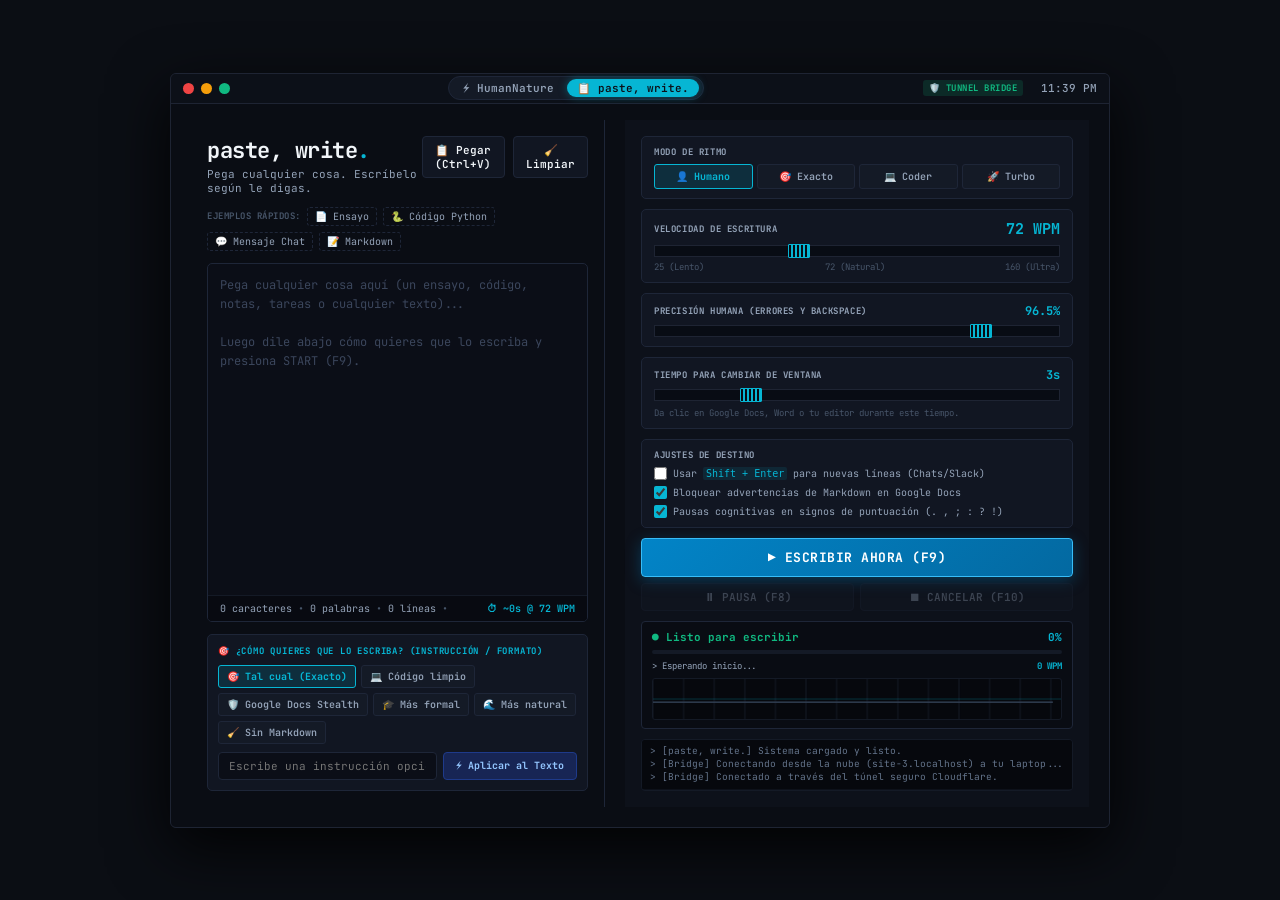
==== templates/pastewrite.html @ 3abe00ec "feat: add paste, write. alternate web app view and transform endpoints" ====
<!DOCTYPE html>
<html lang="es">
<head>
  <meta charset="UTF-8">
  <meta name="viewport" content="width=device-width, initial-scale=1.0">
  <title>paste, write. — Universal Input Typist</title>
  <link rel="stylesheet" href="/static/style.css">
  <link rel="stylesheet" href="/static/pastewrite.css">
  <link rel="preconnect" href="https://fonts.googleapis.com">
  <link rel="preconnect" href="https://fonts.gstatic.com" crossorigin>
  <link href="https://fonts.googleapis.com/css2?family=JetBrains+Mono:wght@400;500;700&display=swap" rel="stylesheet">
</head>
<body>
  <!-- Centered Desktop Window Container -->
  <div class="window-wrapper">
    <div class="desktop-window" id="desktopWindow">
      
      <!-- Top Titlebar with App Switcher -->
      <div class="window-titlebar">
        <div class="titlebar-controls">
          <span class="dot dot-close" title="Cerrar"></span>
          <span class="dot dot-minimize" title="Minimizar"></span>
          <span class="dot dot-maximize" title="Maximizar"></span>
        </div>

        <div class="app-switcher">
          <a href="/" class="switcher-pill" title="Volver a HumanNature">⚡ HumanNature</a>
          <a href="/paste-write" class="switcher-pill active" title="Paste, Write — Universal Typist">📋 paste, write.</a>
        </div>

        <div class="titlebar-right">
          <span class="connection-status" id="bridgeStatusBadge" title="Estado de conexión con el motor de hardware">● LOCAL BRIDGE</span>
          <span class="titlebar-clock" id="liveClock">--:-- --</span>
        </div>
      </div>

      <!-- Main Window Body -->
      <div class="window-body pastewrite-body">
        
        <!-- LEFT PANEL: Pasting Canvas & Instruction Area -->
        <div class="pw-left-panel">
          
          <!-- Top Toolbar Row -->
          <div class="pw-header-row">
            <div class="pw-title-box">
              <h1 class="pw-main-title">paste, write<span class="pw-dot">.</span></h1>
              <span class="pw-subtitle">Pega cualquier cosa. Escríbelo según le digas.</span>
            </div>
            <div class="pw-quick-actions">
              <button class="pw-btn-tool" id="pwPasteBtn" title="Pegar contenido del portapapeles">
                📋 Pegar (Ctrl+V)
              </button>
              <button class="pw-btn-tool" id="pwClearBtn" title="Limpiar cuadro de texto">
                🧹 Limpiar
              </button>
            </div>
          </div>

          <!-- Quick Sample Chips -->
          <div class="pw-samples-row">
            <span class="pw-samples-label">EJEMPLOS RÁPIDOS:</span>
            <button class="pw-sample-chip" id="sampleEssayBtn">📄 Ensayo</button>
            <button class="pw-sample-chip" id="sampleCodeBtn">🐍 Código Python</button>
            <button class="pw-sample-chip" id="sampleChatBtn">💬 Mensaje Chat</button>
            <button class="pw-sample-chip" id="sampleMarkdownBtn">📝 Markdown</button>
          </div>

          <!-- The Big Pasting Workspace -->
          <div class="pw-textarea-wrapper">
            <textarea 
              id="pwTextInput" 
              class="pw-textarea" 
              placeholder="Pega cualquier cosa aquí (un ensayo, código, notas, tareas o cualquier texto)...&#10;&#10;Luego dile abajo cómo quieres que lo escriba y presiona START (F9)."
              spellcheck="false"
            ></textarea>
            <div class="pw-textarea-footer">
              <span id="pwCharCount">0 caracteres</span>
              <span class="pw-sep">•</span>
              <span id="pwWordCount">0 palabras</span>
              <span class="pw-sep">•</span>
              <span id="pwLineCount">0 líneas</span>
              <span class="pw-sep">•</span>
              <span id="pwEstimateTime" class="pw-time-badge">⏱ ~0s @ 72 WPM</span>
            </div>
          </div>

          <!-- "Según Yo Le Diga": Instruction Bar -->
          <div class="pw-instruction-section">
            <div class="pw-instruction-header">
              <span class="pw-inst-title">🎯 ¿CÓMO QUIERES QUE LO ESCRIBA? (INSTRUCCIÓN / FORMATO)</span>
            </div>

            <!-- Preset Instruction Chips -->
            <div class="pw-directive-chips">
              <button class="pw-chip active" data-directive="verbatim" title="Escribe exactamente lo pegado, carácter por carácter sin cambios">
                🎯 Tal cual (Exacto)
              </button>
              <button class="pw-chip" data-directive="code" title="Respeta indentación de código, llaves y comillas sin autocorregir">
                💻 Código limpio
              </button>
              <button class="pw-chip" data-directive="stealth" title="Elimina asteriscos y sintaxis para que Google Docs no muestre avisos">
                🛡️ Google Docs Stealth
              </button>
              <button class="pw-chip" data-directive="formal" title="Eleva el vocabulario a nivel académico antes de escribir">
                🎓 Más formal
              </button>
              <button class="pw-chip" data-directive="casual" title="Hace el texto más fluido y conversacional antes de escribir">
                🌊 Más natural
              </button>
              <button class="pw-chip" data-directive="clean_markdown" title="Depura asteriscos y encabezados">
                🧹 Sin Markdown
              </button>
            </div>

            <!-- Custom Instruction Input & Apply Button -->
            <div class="pw-custom-instruction-row">
              <input 
                type="text" 
                id="pwCustomInstruction" 
                class="pw-instruction-input" 
                placeholder="Escribe una instrucción opcional (ej: 'hazlo más conciso', 'traduce al inglés')..."
              />
              <button class="pw-btn-apply" id="pwApplyInstructionBtn" title="Aplica la instrucción al texto antes de comenzar a escribir">
                ⚡ Aplicar al Texto
              </button>
            </div>
          </div>

        </div>

        <!-- RIGHT PANEL: Typist Controls & Real-Time Telemetry -->
        <div class="pw-right-panel">
          
          <!-- Mode Quick Buttons -->
          <div class="pw-panel-card">
            <span class="pw-card-label">MODO DE RITMO</span>
            <div class="pw-mode-buttons" id="pwModeButtonGroup">
              <button class="pw-mode-btn active" data-mode="human">👤 Humano</button>
              <button class="pw-mode-btn" data-mode="verbatim">🎯 Exacto</button>
              <button class="pw-mode-btn" data-mode="code">💻 Coder</button>
              <button class="pw-mode-btn" data-mode="turbo">🚀 Turbo</button>
            </div>
          </div>

          <!-- Speed Display & Slider -->
          <div class="pw-panel-card">
            <div class="pw-card-header-flex">
              <span class="pw-card-label">VELOCIDAD DE ESCRITURA</span>
              <span class="pw-speed-val" id="pwWpmDisplay">72 WPM</span>
            </div>
            <input type="range" id="pwWpmSlider" min="25" max="160" value="72" class="analog-slider">
            <div class="pw-slider-hints">
              <span>25 (Lento)</span>
              <span>72 (Natural)</span>
              <span>160 (Ultra)</span>
            </div>
          </div>

          <!-- Accuracy Rate Slider -->
          <div class="pw-panel-card">
            <div class="pw-card-header-flex">
              <span class="pw-card-label">PRECISIÓN HUMANA (ERRORES Y BACKSPACE)</span>
              <span class="pw-acc-val" id="pwAccDisplay">96.5%</span>
            </div>
            <input type="range" id="pwAccSlider" min="80" max="100" step="0.5" value="96.5" class="analog-slider">
          </div>

          <!-- Delay Slider -->
          <div class="pw-panel-card">
            <div class="pw-card-header-flex">
              <span class="pw-card-label">TIEMPO PARA CAMBIAR DE VENTANA</span>
              <span class="pw-delay-val" id="pwDelayDisplay">3s</span>
            </div>
            <input type="range" id="pwDelaySlider" min="1" max="10" value="3" class="analog-slider">
            <span class="pw-hint-text">Da clic en Google Docs, Word o tu editor durante este tiempo.</span>
          </div>

          <!-- Typing Switches -->
          <div class="pw-panel-card pw-options-card">
            <span class="pw-card-label">AJUSTES DE DESTINO</span>
            <label class="pw-checkbox-label">
              <input type="checkbox" id="pwShiftEnterCheck">
              <span>Usar <code>Shift + Enter</code> para nuevas líneas (Chats/Slack)</span>
            </label>
            <label class="pw-checkbox-label">
              <input type="checkbox" id="pwStripMarkdownCheck" checked>
              <span>Bloquear advertencias de Markdown en Google Docs</span>
            </label>
            <label class="pw-checkbox-label">
              <input type="checkbox" id="pwPunctuationPauses" checked>
              <span>Pausas cognitivas en signos de puntuación (. , ; : ? !)</span>
            </label>
          </div>

          <!-- Execution Controls -->
          <div class="pw-exec-group">
            <button class="pw-btn-start" id="pwStartBtn">
              <span>▶ ESCRIBIR AHORA (F9)</span>
            </button>
            <div class="pw-btn-row">
              <button class="pw-btn-sub" id="pwPauseBtn" disabled>
                <span>⏸ PAUSA (F8)</span>
              </button>
              <button class="pw-btn-sub pw-btn-stop" id="pwStopBtn" disabled>
                <span>⏹ CANCELAR (F10)</span>
              </button>
            </div>
          </div>

          <!-- Real-time Progress & Telemetry -->
          <div class="pw-telemetry-box">
            <div class="pw-telemetry-header">
              <span id="pwStatusLabel">● Listo para escribir</span>
              <span id="pwProgressPercent">0%</span>
            </div>
            <div class="pw-progress-bar-bg">
              <div class="pw-progress-bar-fill" id="pwProgressFill"></div>
            </div>
            <div class="pw-telemetry-details">
              <span id="pwTelemetrySub">> Esperando inicio...</span>
              <span id="pwLiveWpmLabel">0 WPM</span>
            </div>

            <!-- Oscilloscope Canvas -->
            <div class="pw-canvas-wrapper">
              <canvas id="pwAnalogCanvas" width="400" height="42"></canvas>
            </div>
          </div>

          <!-- Mini Terminal Output -->
          <div class="pw-terminal" id="pwTerminal">
            <div class="pw-term-line">> [paste, write.] Sistema cargado y listo.</div>
          </div>

        </div>

      </div>

    </div>
  </div>

  <script src="/static/pastewrite.js"></script>
</body>
</html>
---- static/style.css ----
/* HumanNature v3.6.0 Analog Desktop Theme - 1:1 Pixel Match */
:root {
  --c-bg: #0B0E14;
  --c-cream: #151922;
  --c-charcoal: #F1F5F9;
  --c-orange: #06B6D4;      /* Cyber Cyan */
  --c-muted: #94A3B8;
  --c-border: #1E2433;
  --c-surface: #0F121A;
  --c-rose: #F43F5E;
  --c-green: #10B981;
  --c-btn-bg: #1E2433;
  --c-btn-hover: #283044;
  
  --font-serif: 'Georgia', serif;
  --font-mono: 'Consolas', 'JetBrains Mono', monospace;
}

* {
  box-sizing: border-box;
  margin: 0;
  padding: 0;
}

body {
  background-color: var(--c-bg);
  color: var(--c-charcoal);
  font-family: var(--font-mono);
  min-height: 100vh;
  display: flex;
  align-items: center;
  justify-content: center;
  padding: 16px;
  user-select: none;
}

/* Centered Window Wrapper */
.window-wrapper {
  display: flex;
  justify-content: center;
  align-items: center;
  width: 100%;
}

.desktop-window {
  width: 940px;
  background-color: var(--c-cream);
  border: 1px solid var(--c-border);
  border-radius: 6px;
  box-shadow: 0 20px 60px rgba(0, 0, 0, 0.85);
  overflow: hidden;
  display: flex;
  flex-direction: column;
}

/* -------------------------------------------------------------
   Titlebar (Identical to Tkinter borderless / dark title)
------------------------------------------------------------- */
.window-titlebar {
  background-color: #0c1018;
  height: 30px;
  border-bottom: 1px solid var(--c-border);
  display: flex;
  align-items: center;
  justify-content: space-between;
  padding: 0 12px;
}

.titlebar-controls {
  display: flex;
  align-items: center;
  gap: 7px;
}

.dot {
  width: 11px;
  height: 11px;
  border-radius: 50%;
  display: inline-block;
  cursor: pointer;
}

.dot-close { background-color: #ef4444; }
.dot-minimize { background-color: #f59e0b; }
.dot-maximize { background-color: #10b981; }

.titlebar-title {
  font-family: var(--font-mono);
  font-size: 11px;
  color: #64748b;
  letter-spacing: 0.3px;
}

/* App Switcher in Titlebar */
.app-switcher {
  display: flex;
  align-items: center;
  background-color: #141A26;
  border: 1px solid var(--c-border);
  border-radius: 20px;
  padding: 2px 4px;
  gap: 3px;
}

.switcher-pill {
  font-size: 11px;
  font-family: var(--font-mono);
  font-weight: 600;
  color: #94A3B8;
  text-decoration: none;
  padding: 2px 10px;
  border-radius: 14px;
  transition: all 0.18s ease;
}

.switcher-pill:hover {
  color: #F1F5F9;
  background-color: rgba(255, 255, 255, 0.05);
}

.switcher-pill.active {
  color: #0c1018;
  background-color: var(--c-cyan);
  box-shadow: 0 0 10px rgba(6, 182, 212, 0.4);
}

.titlebar-right {
  display: flex;
  align-items: center;
  gap: 10px;
  font-family: var(--font-mono);
  font-size: 11px;
  color: #64748b;
}

.pin-icon {
  color: #06B6D4;
  font-size: 12px;
  cursor: pointer;
}

.titlebar-clock {
  color: #94A3B8;
  font-weight: 500;
}

/* -------------------------------------------------------------
   Window Body
------------------------------------------------------------- */
.window-body {
  display: grid;
  grid-template-columns: 480px 1fr;
  padding: 16px 20px 20px;
  gap: 20px;
  background-color: var(--c-cream);
}

/* -------------------------------------------------------------
   LEFT PANEL
------------------------------------------------------------- */
.left-panel {
  display: flex;
  flex-direction: column;
  gap: 8px;
}

.title-row {
  display: flex;
  align-items: baseline;
  justify-content: space-between;
  margin-bottom: 2px;
}

.app-main-title {
  font-family: var(--font-serif);
  font-size: 24px;
  font-weight: 700;
  color: #FFFFFF;
  letter-spacing: -0.3px;
}

.ai-badge {
  font-family: var(--font-mono);
  font-size: 9px;
  font-weight: 700;
  color: var(--c-orange);
  letter-spacing: 0.5px;
}

/* Presets Bar */
.presets-header {
  font-size: 9px;
  font-weight: 700;
  color: var(--c-muted);
  letter-spacing: 0.5px;
  margin-top: 2px;
}

.presets-bar {
  display: flex;
  gap: 4px;
}

.preset-btn {
  flex: 1;
  background-color: var(--c-btn-bg);
  color: var(--c-charcoal);
  border: 1px solid var(--c-border);
  font-family: var(--font-mono);
  font-size: 9px;
  font-weight: 700;
  padding: 4px 0;
  cursor: pointer;
  text-align: center;
  transition: all 0.15s ease;
}

.preset-btn:hover {
  background-color: var(--c-btn-hover);
  color: var(--c-orange);
}

.preset-btn.active {
  border-color: var(--c-orange);
  color: var(--c-orange);
  background-color: #162438;
}

/* Sliders & Controls */
.field-group {
  display: flex;
  flex-direction: column;
  gap: 2px;
  margin-top: 1px;
}

.field-label-row {
  display: flex;
  justify-content: space-between;
  align-items: center;
}

.field-label {
  font-size: 9px;
  font-weight: 700;
  color: var(--c-muted);
  letter-spacing: 0.4px;
}

.field-value-cyan {
  font-size: 9px;
  font-weight: 700;
  color: var(--c-orange);
}

.slider-wrapper {
  padding: 2px 0;
}

/* Exact Tkinter Scale lookalike */
.analog-slider {
  -webkit-appearance: none;
  appearance: none;
  width: 100%;
  height: 12px;
  background: #080c14;
  border: 1px solid #1E2433;
  outline: none;
  cursor: pointer;
}

.analog-slider::-webkit-slider-thumb {
  -webkit-appearance: none;
  appearance: none;
  width: 22px;
  height: 14px;
  background: repeating-linear-gradient(
    90deg,
    #080c14,
    #080c14 2px,
    #06B6D4 2px,
    #06B6D4 4px
  );
  border: 1px solid #06B6D4;
  border-radius: 1px;
  cursor: pointer;
}

.analog-slider:disabled {
  opacity: 0.5;
  cursor: not-allowed;
}

/* Checkbox Style matching Tkinter checkbuttons */
.analog-checkbox-label {
  display: inline-flex;
  align-items: center;
  gap: 6px;
  font-size: 9px;
  color: var(--c-muted);
  cursor: pointer;
  margin-top: 1px;
}

.analog-checkbox-label input {
  display: none;
}

.custom-chk {
  width: 11px;
  height: 11px;
  background-color: var(--c-surface);
  border: 1px solid #283044;
  display: inline-block;
  position: relative;
}

.analog-checkbox-label input:checked + .custom-chk {
  background-color: var(--c-surface);
  border-color: var(--c-orange);
}

.analog-checkbox-label input:checked + .custom-chk::after {
  content: "✔";
  position: absolute;
  top: -3px;
  left: 1px;
  font-size: 9px;
  color: var(--c-orange);
  line-height: 1;
}

/* NLP Select */
.select-box-wrapper {
  margin-top: 2px;
}

.analog-select {
  width: 100%;
  background-color: var(--c-surface);
  color: var(--c-charcoal);
  border: 1px solid var(--c-border);
  font-family: var(--font-mono);
  font-size: 10px;
  padding: 4px 8px;
  outline: none;
  cursor: pointer;
}

.analog-select:focus {
  border-color: var(--c-orange);
}

/* Typing options */
.typing-options-row {
  display: flex;
  gap: 16px;
  margin-top: 2px;
  margin-bottom: 2px;
}

.typing-options-row .analog-checkbox-label {
  color: var(--c-charcoal);
  font-size: 10px;
}

/* Buttons Row 1 */
.action-btn-row-1 {
  display: flex;
  gap: 4px;
  margin-top: 4px;
}

.action-btn-row-1 button {
  flex: 1;
  font-family: var(--font-mono);
  font-size: 9px;
  font-weight: 700;
  padding: 7px 0;
  border: none;
  cursor: pointer;
  transition: opacity 0.15s ease;
}

.btn-cyan-action {
  background-color: #0E7490;
  color: #ECFEFF;
}

.btn-cyan-action:hover:not(:disabled) {
  background-color: #0891B2;
}

.btn-slate-action {
  background-color: #334155;
  color: #F1F5F9;
}

.btn-slate-action:hover:not(:disabled) {
  background-color: #475569;
}

.btn-rose-action {
  background-color: #881337;
  color: #FFE4E6;
}

.btn-rose-action:hover:not(:disabled) {
  background-color: #9F1239;
}

button:disabled {
  opacity: 0.4;
  cursor: not-allowed;
}

/* Button Row 2: Paste Essay */
.btn-paste-essay {
  width: 100%;
  background-color: #1E293B;
  color: #38BDF8;
  font-family: var(--font-mono);
  font-size: 9px;
  font-weight: 700;
  padding: 6px 0;
  border: none;
  cursor: pointer;
  transition: background-color 0.15s ease;
}

.btn-paste-essay:hover {
  background-color: #334155;
}

/* Button Row 3: Playground & Settings */
.action-btn-row-3 {
  display: flex;
  gap: 6px;
}

.btn-secondary-action {
  flex: 1;
  background-color: var(--c-btn-bg);
  color: var(--c-orange);
  border: none;
  font-family: var(--font-mono);
  font-size: 9px;
  font-weight: 700;
  padding: 6px 0;
  cursor: pointer;
}

.btn-secondary-action:last-child {
  color: var(--c-charcoal);
}

.btn-secondary-action:hover {
  background-color: var(--c-btn-hover);
}

/* Analog Terminal Box */
.analog-terminal {
  background-color: var(--c-surface);
  border: 1px solid var(--c-border);
  height: 70px;
  overflow-y: auto;
  padding: 6px 8px;
  display: flex;
  flex-direction: column;
  gap: 3px;
  font-size: 9px;
  color: #E2E8F0;
  margin-top: 2px;
}

.terminal-line {
  line-height: 1.35;
  word-break: break-all;
}

/* -------------------------------------------------------------
   RIGHT PANEL
------------------------------------------------------------- */
.right-panel {
  display: flex;
  flex-direction: column;
  padding-left: 6px;
}

.speed-meter-container {
  display: flex;
  align-items: flex-end;
  gap: 8px;
}

.speed-huge-val {
  font-family: var(--font-mono);
  font-size: 58px;
  font-weight: 700;
  color: var(--c-orange);
  line-height: 0.9;
}

.speed-sub-label {
  display: flex;
  flex-direction: column;
  font-family: var(--font-mono);
  font-size: 9px;
  font-weight: 700;
  color: var(--c-muted);
  line-height: 1.25;
  margin-bottom: 4px;
}

.main-status-label {
  font-family: var(--font-mono);
  font-size: 11px;
  font-weight: 700;
  color: var(--c-green);
  margin-top: 14px;
  margin-bottom: 12px;
}

.chart-section {
  display: flex;
  flex-direction: column;
  gap: 6px;
}

.chart-title {
  font-size: 9px;
  font-weight: 700;
  color: var(--c-muted);
  letter-spacing: 0.5px;
}

.canvas-frame {
  background-color: var(--c-surface);
  border: 1px solid var(--c-border);
  height: 82px;
  display: flex;
}

#analogCanvas {
  width: 100%;
  height: 80px;
  display: block;
}

/* Stat Rows */
.stat-rows-container {
  display: flex;
  flex-direction: column;
  gap: 6px;
  margin-top: 14px;
}

.stat-strip {
  background-color: var(--c-surface);
  border: 1px solid var(--c-border);
  padding: 5px 12px;
  display: flex;
  justify-content: space-between;
  align-items: center;
}

.stat-name {
  font-size: 9px;
  font-weight: 700;
  color: var(--c-muted);
  letter-spacing: 0.4px;
}

.stat-value {
  font-size: 10px;
  font-weight: 700;
  color: var(--c-charcoal);
}

.telemetry-bottom-label {
  font-family: var(--font-mono);
  font-size: 10px;
  color: var(--c-orange);
  margin-top: 12px;
}

/* -------------------------------------------------------------
   PLAYGROUND MODAL (1:1 Match with Desktop open_playground)
------------------------------------------------------------- */
.modal-backdrop {
  position: fixed;
  top: 0;
  left: 0;
  width: 100vw;
  height: 100vh;
  background-color: rgba(6, 8, 13, 0.85);
  display: none;
  align-items: center;
  justify-content: center;
  z-index: 99999;
  backdrop-filter: blur(4px);
}

.modal-backdrop.open {
  display: flex;
}

.modal-dialog {
  background-color: var(--c-bg);
  border: 1px solid var(--c-border);
  box-shadow: 0 24px 70px rgba(0, 0, 0, 0.95);
  display: flex;
  flex-direction: column;
  overflow: hidden;
  border-radius: 4px;
}

.pg-dialog-full {
  width: 920px;
  max-width: 96vw;
  max-height: 94vh;
}

.pg-header {
  background-color: var(--c-cream);
  padding: 12px 16px;
  display: flex;
  justify-content: space-between;
  align-items: center;
  border-bottom: 1px solid var(--c-border);
}

.pg-title {
  font-family: var(--font-serif);
  font-size: 13px;
  font-weight: 700;
  color: var(--c-charcoal);
}

.pg-subtitle {
  font-family: var(--font-mono);
  font-size: 8px;
  color: var(--c-muted);
  margin-top: 2px;
}

.pg-close-btn {
  background-color: var(--c-btn-bg);
  color: var(--c-muted);
  border: 1px solid var(--c-border);
  font-family: var(--font-mono);
  font-size: 8px;
  font-weight: 700;
  padding: 4px 10px;
  cursor: pointer;
}

.pg-close-btn:hover {
  color: var(--c-charcoal);
  border-color: var(--c-orange);
}

/* Toolbar */
.pg-toolbar {
  background-color: var(--c-surface);
  border-bottom: 1px solid var(--c-border);
  padding: 8px 16px;
  display: flex;
  justify-content: space-between;
  align-items: center;
  gap: 8px;
  flex-wrap: wrap;
}

.pg-toolbar-left, .pg-toolbar-right {
  display: flex;
  align-items: center;
  gap: 6px;
}

.pg-tb-label {
  font-size: 8px;
  font-weight: 700;
  color: var(--c-muted);
}

.pg-select {
  background-color: var(--c-cream);
  color: var(--c-charcoal);
  border: 1px solid var(--c-border);
  font-family: var(--font-mono);
  font-size: 9px;
  padding: 3px 6px;
  outline: none;
}

.pg-btn {
  background-color: var(--c-btn-bg);
  color: var(--c-charcoal);
  border: none;
  font-family: var(--font-mono);
  font-size: 8px;
  font-weight: 700;
  padding: 4px 8px;
  cursor: pointer;
  transition: all 0.15s ease;
}

.pg-btn:hover {
  background-color: var(--c-btn-hover);
  color: var(--c-orange);
}

.pg-btn-muted {
  color: var(--c-muted);
}

.pg-btn-primary {
  background-color: var(--c-orange);
  color: var(--c-bg);
  border: none;
  font-family: var(--font-mono);
  font-size: 8px;
  font-weight: 700;
  padding: 4px 12px;
  cursor: pointer;
}

.pg-btn-primary:hover {
  background-color: #22D3EE;
}

.pg-btn-green {
  background-color: #059669;
  color: #FFFFFF;
  border: none;
  font-family: var(--font-mono);
  font-size: 8px;
  font-weight: 700;
  padding: 4px 10px;
  cursor: pointer;
}

.pg-btn-green:hover {
  background-color: #10B981;
}

/* Split Dual Editor Pane */
.pg-editors-container {
  display: flex;
  gap: 12px;
  padding: 12px 16px;
  background-color: var(--c-bg);
}

.pg-editor-col {
  flex: 1;
  display: flex;
  flex-direction: column;
  gap: 4px;
}

.pg-editor-label {
  font-size: 8px;
  font-weight: 700;
  color: var(--c-muted);
  letter-spacing: 0.3px;
}

.pg-label-cyan {
  color: var(--c-orange);
}

/* Both textareas are DARK (#0F121A) matching original Tkinter Text */
.pg-editor-textarea {
  width: 100%;
  height: 240px;
  background-color: var(--c-surface);
  border: 1px solid var(--c-border);
  color: #E2E8F0;
  font-family: var(--font-mono);
  font-size: 10px;
  line-height: 1.5;
  padding: 10px;
  resize: vertical;
  outline: none;
}

.pg-editor-textarea:focus {
  border-color: var(--c-orange);
}

/* Bottom Analytics Dashboard (5 Cards) */
.pg-analytics-dashboard {
  background-color: var(--c-cream);
  border-top: 1px solid var(--c-border);
  padding: 10px 16px;
  display: flex;
  gap: 8px;
}

.pg-metric-card {
  flex: 1;
  background-color: var(--c-surface);
  border: 1px solid var(--c-border);
  padding: 6px 12px;
  display: flex;
  flex-direction: column;
  gap: 2px;
}

.pg-metric-title {
  font-size: 7px;
  font-weight: 700;
  color: var(--c-muted);
  letter-spacing: 0.3px;
}

.pg-metric-val {
  font-size: 11px;
  font-weight: 700;
  color: var(--c-charcoal);
  white-space: nowrap;
  overflow: hidden;
  text-overflow: ellipsis;
}

/* Extra Bookmarklet Strip */
.pg-bookmarklet-strip {
  background-color: #0c1018;
  border-top: 1px solid var(--c-border);
  padding: 6px 16px;
  display: flex;
  align-items: center;
  gap: 10px;
  font-size: 9px;
  color: var(--c-muted);
}

.bm-strip-pill {
  background: linear-gradient(135deg, #0284c7, #2563eb);
  color: #FFFFFF;
  text-decoration: none;
  font-size: 9px;
  font-weight: 700;
  padding: 3px 10px;
  border-radius: 12px;
  cursor: grab;
}

.bm-strip-hint {
  font-size: 8px;
  color: #64748b;
}

/* -------------------------------------------------------------
   SETTINGS MODAL
------------------------------------------------------------- */
.modal-sm {
  width: 500px;
}

.modal-header {
  background-color: #0c1018;
  border-bottom: 1px solid var(--c-border);
  padding: 10px 16px;
  display: flex;
  justify-content: space-between;
  align-items: center;
}

.modal-title {
  font-family: var(--font-serif);
  font-size: 13px;
  font-weight: 700;
  color: var(--c-charcoal);
}

.modal-close-btn {
  background-color: var(--c-btn-bg);
  color: var(--c-muted);
  border: 1px solid var(--c-border);
  font-family: var(--font-mono);
  font-size: 8px;
  font-weight: 700;
  padding: 4px 10px;
  cursor: pointer;
}

.modal-close-btn:hover {
  color: var(--c-charcoal);
  border-color: var(--c-orange);
}

.settings-content {
  padding: 14px 18px;
  display: flex;
  flex-direction: column;
  gap: 12px;
  background-color: var(--c-cream);
}

.setting-row {
  display: flex;
  justify-content: space-between;
  align-items: center;
  padding: 8px 0;
  border-bottom: 1px solid var(--c-border);
}

.setting-row strong {
  font-size: 10px;
  display: block;
}

.setting-row p {
  font-size: 8px;
  color: var(--c-muted);
  margin-top: 2px;
}
---- static/pastewrite.css ----
/* =============================================================
   paste, write. — Dedicated Styling & UI Theme
   ============================================================= */

:root {
  --pw-cyan: #06B6D4;
  --pw-cyan-dim: rgba(6, 182, 212, 0.15);
  --pw-cyan-glow: rgba(6, 182, 212, 0.4);
  --pw-green: #10B981;
  --pw-green-dim: rgba(16, 185, 129, 0.15);
  --pw-amber: #F59E0B;
  --pw-red: #EF4444;
  --pw-purple: #8B5CF6;
  --pw-bg-dark: #0A0D14;
  --pw-card-bg: #111622;
  --pw-border: #1E2638;
  --pw-text-main: #F1F5F9;
  --pw-text-muted: #94A3B8;
  --pw-text-faint: #475569;
}

/* App Switcher Pill in Titlebar */
.app-switcher {
  display: flex;
  align-items: center;
  background-color: #141A26;
  border: 1px solid var(--pw-border);
  border-radius: 20px;
  padding: 2px 4px;
  gap: 3px;
}

.switcher-pill {
  font-size: 11px;
  font-family: var(--font-mono);
  font-weight: 600;
  color: var(--pw-text-muted);
  text-decoration: none;
  padding: 2px 10px;
  border-radius: 14px;
  transition: all 0.18s ease;
}

.switcher-pill:hover {
  color: var(--pw-text-main);
  background-color: rgba(255, 255, 255, 0.05);
}

.switcher-pill.active {
  color: #0c1018;
  background-color: var(--pw-cyan);
  box-shadow: 0 0 10px var(--pw-cyan-glow);
}

.connection-status {
  font-size: 9px;
  font-weight: bold;
  letter-spacing: 0.5px;
  color: var(--pw-green);
  background-color: var(--pw-green-dim);
  padding: 2px 6px;
  border-radius: 3px;
  margin-right: 8px;
}

/* Pastewrite Main Layout */
.pastewrite-body {
  display: flex;
  flex-direction: row;
  min-height: 590px;
  background-color: var(--pw-bg-dark);
}

/* Left Panel: Pasting Workspace */
.pw-left-panel {
  flex: 1.15;
  display: flex;
  flex-direction: column;
  padding: 16px;
  border-right: 1px solid var(--pw-border);
  gap: 12px;
}

.pw-header-row {
  display: flex;
  justify-content: space-between;
  align-items: flex-start;
}

.pw-main-title {
  font-size: 22px;
  font-weight: 700;
  color: var(--pw-text-main);
  letter-spacing: -0.5px;
  margin: 0;
}

.pw-dot {
  color: var(--pw-cyan);
}

.pw-subtitle {
  font-size: 11px;
  color: var(--pw-text-muted);
  display: block;
  margin-top: 2px;
}

.pw-quick-actions {
  display: flex;
  gap: 8px;
}

.pw-btn-tool {
  background-color: var(--pw-card-bg);
  border: 1px solid var(--pw-border);
  color: var(--pw-text-main);
  font-family: var(--font-mono);
  font-size: 11px;
  font-weight: 600;
  padding: 6px 12px;
  border-radius: 4px;
  cursor: pointer;
  transition: all 0.15s ease;
}

.pw-btn-tool:hover {
  background-color: #1a2234;
  border-color: var(--pw-cyan);
  color: var(--pw-cyan);
}

/* Quick Samples Row */
.pw-samples-row {
  display: flex;
  align-items: center;
  gap: 6px;
  flex-wrap: wrap;
}

.pw-samples-label {
  font-size: 9px;
  font-weight: 700;
  letter-spacing: 0.5px;
  color: var(--pw-text-faint);
}

.pw-sample-chip {
  background: none;
  border: 1px dashed var(--pw-border);
  color: var(--pw-text-muted);
  font-family: var(--font-mono);
  font-size: 10px;
  padding: 2px 7px;
  border-radius: 3px;
  cursor: pointer;
  transition: all 0.15s;
}

.pw-sample-chip:hover {
  border-color: var(--pw-cyan);
  color: var(--pw-cyan);
  background-color: var(--pw-cyan-dim);
}

/* The Big Textarea */
.pw-textarea-wrapper {
  display: flex;
  flex-direction: column;
  flex: 1;
  min-height: 230px;
  background-color: #0b0e17;
  border: 1px solid var(--pw-border);
  border-radius: 5px;
  overflow: hidden;
  transition: border-color 0.2s;
}

.pw-textarea-wrapper:focus-within {
  border-color: var(--pw-cyan);
  box-shadow: 0 0 0 1px var(--pw-cyan-dim);
}

.pw-textarea {
  flex: 1;
  width: 100%;
  background: transparent;
  border: none;
  color: var(--pw-text-main);
  font-family: var(--font-mono);
  font-size: 12px;
  line-height: 1.5;
  padding: 12px;
  resize: none;
  outline: none;
  box-sizing: border-box;
  white-space: pre-wrap;
}

.pw-textarea::placeholder {
  color: #3b465c;
  line-height: 1.6;
}

.pw-textarea-footer {
  display: flex;
  align-items: center;
  gap: 6px;
  padding: 6px 12px;
  background-color: #080a11;
  border-top: 1px solid #141a26;
  font-size: 10px;
  color: var(--pw-text-muted);
}

.pw-sep {
  color: var(--pw-text-faint);
}

.pw-time-badge {
  color: var(--pw-cyan);
  font-weight: 600;
  margin-left: auto;
}

/* "Según Yo Le Diga": Instruction Bar */
.pw-instruction-section {
  background-color: var(--pw-card-bg);
  border: 1px solid var(--pw-border);
  border-radius: 5px;
  padding: 10px;
  display: flex;
  flex-direction: column;
  gap: 8px;
}

.pw-instruction-header {
  display: flex;
  justify-content: space-between;
}

.pw-inst-title {
  font-size: 9px;
  font-weight: 700;
  letter-spacing: 0.8px;
  color: var(--pw-cyan);
}

.pw-directive-chips {
  display: flex;
  gap: 5px;
  flex-wrap: wrap;
}

.pw-chip {
  background-color: #141A26;
  border: 1px solid var(--pw-border);
  color: var(--pw-text-muted);
  font-family: var(--font-mono);
  font-size: 10px;
  font-weight: 600;
  padding: 4px 8px;
  border-radius: 3px;
  cursor: pointer;
  transition: all 0.15s ease;
}

.pw-chip:hover {
  color: var(--pw-text-main);
  border-color: #334155;
}

.pw-chip.active {
  background-color: var(--pw-cyan-dim);
  border-color: var(--pw-cyan);
  color: var(--pw-cyan);
  font-weight: 700;
}

.pw-custom-instruction-row {
  display: flex;
  gap: 6px;
}

.pw-instruction-input {
  flex: 1;
  background-color: #0b0e17;
  border: 1px solid var(--pw-border);
  border-radius: 4px;
  color: var(--pw-text-main);
  font-family: var(--font-mono);
  font-size: 11px;
  padding: 6px 10px;
  outline: none;
}

.pw-instruction-input:focus {
  border-color: var(--pw-cyan);
}

.pw-btn-apply {
  background-color: #172554;
  border: 1px solid #1e3a8a;
  color: #93c5fd;
  font-family: var(--font-mono);
  font-size: 10px;
  font-weight: 700;
  padding: 6px 12px;
  border-radius: 4px;
  cursor: pointer;
  transition: all 0.15s;
  white-space: nowrap;
}

.pw-btn-apply:hover {
  background-color: #1e40af;
  color: #fff;
}

/* RIGHT PANEL: Typist Controls */
.pw-right-panel {
  flex: 0.95;
  display: flex;
  flex-direction: column;
  padding: 16px;
  gap: 10px;
  background-color: #0d111a;
}

.pw-panel-card {
  background-color: var(--pw-card-bg);
  border: 1px solid var(--pw-border);
  border-radius: 5px;
  padding: 9px 12px;
  display: flex;
  flex-direction: column;
  gap: 6px;
}

.pw-card-label {
  font-size: 9px;
  font-weight: 700;
  letter-spacing: 0.6px;
  color: var(--pw-text-muted);
}

.pw-card-header-flex {
  display: flex;
  justify-content: space-between;
  align-items: center;
}

.pw-speed-val {
  font-size: 15px;
  font-weight: 700;
  color: var(--pw-cyan);
}

.pw-acc-val, .pw-delay-val {
  font-size: 12px;
  font-weight: 700;
  color: var(--pw-cyan);
}

.pw-slider-hints {
  display: flex;
  justify-content: space-between;
  font-size: 9px;
  color: var(--pw-text-faint);
  margin-top: -2px;
}

.pw-hint-text {
  font-size: 9px;
  color: var(--pw-text-faint);
}

/* Mode Buttons */
.pw-mode-buttons {
  display: grid;
  grid-template-columns: repeat(4, 1fr);
  gap: 4px;
}

.pw-mode-btn {
  background-color: #141A26;
  border: 1px solid var(--pw-border);
  color: var(--pw-text-muted);
  font-family: var(--font-mono);
  font-size: 10px;
  font-weight: 600;
  padding: 5px 2px;
  border-radius: 3px;
  cursor: pointer;
  text-align: center;
  transition: all 0.15s ease;
}

.pw-mode-btn:hover {
  color: var(--pw-text-main);
  border-color: #334155;
}

.pw-mode-btn.active {
  background-color: var(--pw-cyan-dim);
  border-color: var(--pw-cyan);
  color: var(--pw-cyan);
  font-weight: 700;
}

/* Checkbox Labels */
.pw-options-card {
  gap: 6px;
}

.pw-checkbox-label {
  display: flex;
  align-items: center;
  gap: 6px;
  font-size: 10px;
  color: var(--pw-text-muted);
  cursor: pointer;
}

.pw-checkbox-label code {
  color: var(--pw-cyan);
  background-color: rgba(6, 182, 212, 0.1);
  padding: 1px 3px;
  border-radius: 2px;
}

.pw-checkbox-label input {
  accent-color: var(--pw-cyan);
  cursor: pointer;
}

/* Execution Buttons */
.pw-exec-group {
  display: flex;
  flex-direction: column;
  gap: 6px;
}

.pw-btn-start {
  width: 100%;
  background: linear-gradient(135deg, #0284c7 0%, #0369a1 100%);
  border: 1px solid #38bdf8;
  color: #fff;
  font-family: var(--font-mono);
  font-size: 13px;
  font-weight: 700;
  padding: 10px 0;
  border-radius: 4px;
  cursor: pointer;
  letter-spacing: 0.5px;
  box-shadow: 0 4px 15px rgba(2, 132, 199, 0.35);
  transition: all 0.18s ease;
}

.pw-btn-start:hover:not(:disabled) {
  background: linear-gradient(135deg, #0ea5e9 0%, #0284c7 100%);
  box-shadow: 0 4px 20px rgba(14, 165, 233, 0.5);
  transform: translateY(-1px);
}

.pw-btn-start:disabled {
  opacity: 0.45;
  cursor: not-allowed;
  transform: none;
  box-shadow: none;
}

.pw-btn-row {
  display: flex;
  gap: 6px;
}

.pw-btn-sub {
  flex: 1;
  background-color: #141A26;
  border: 1px solid var(--pw-border);
  color: var(--pw-text-muted);
  font-family: var(--font-mono);
  font-size: 11px;
  font-weight: 600;
  padding: 6px 0;
  border-radius: 4px;
  cursor: pointer;
  transition: all 0.15s;
}

.pw-btn-sub:hover:not(:disabled) {
  background-color: #1e2638;
  color: var(--pw-text-main);
}

.pw-btn-stop:hover:not(:disabled) {
  background-color: rgba(239, 68, 68, 0.2);
  border-color: var(--pw-red);
  color: var(--pw-red);
}

.pw-btn-sub:disabled {
  opacity: 0.35;
  cursor: not-allowed;
}

/* Telemetry & Progress */
.pw-telemetry-box {
  background-color: #090c13;
  border: 1px solid var(--pw-border);
  border-radius: 4px;
  padding: 8px 10px;
  display: flex;
  flex-direction: column;
  gap: 6px;
}

.pw-telemetry-header {
  display: flex;
  justify-content: space-between;
  font-size: 11px;
  font-weight: 700;
  color: var(--pw-green);
}

#pwProgressPercent {
  color: var(--pw-cyan);
}

.pw-progress-bar-bg {
  width: 100%;
  height: 4px;
  background-color: #141A26;
  border-radius: 2px;
  overflow: hidden;
}

.pw-progress-bar-fill {
  width: 0%;
  height: 100%;
  background: linear-gradient(90deg, var(--pw-cyan), var(--pw-green));
  transition: width 0.15s linear;
}

.pw-telemetry-details {
  display: flex;
  justify-content: space-between;
  font-size: 9px;
  color: var(--pw-text-muted);
}

#pwLiveWpmLabel {
  color: var(--pw-cyan);
  font-weight: bold;
}

/* Canvas Oscilloscope */
.pw-canvas-wrapper {
  width: 100%;
  height: 42px;
  background-color: #06080d;
  border: 1px solid #141a26;
  border-radius: 3px;
  overflow: hidden;
}

#pwAnalogCanvas {
  width: 100%;
  height: 100%;
  display: block;
}

/* Terminal */
.pw-terminal {
  background-color: #06080d;
  border: 1px solid #141a26;
  border-radius: 4px;
  padding: 6px 8px;
  max-height: 52px;
  overflow-y: auto;
  font-size: 9.5px;
  color: #64748b;
  line-height: 1.4;
}

.pw-term-line {
  white-space: nowrap;
  overflow: hidden;
  text-overflow: ellipsis;
}
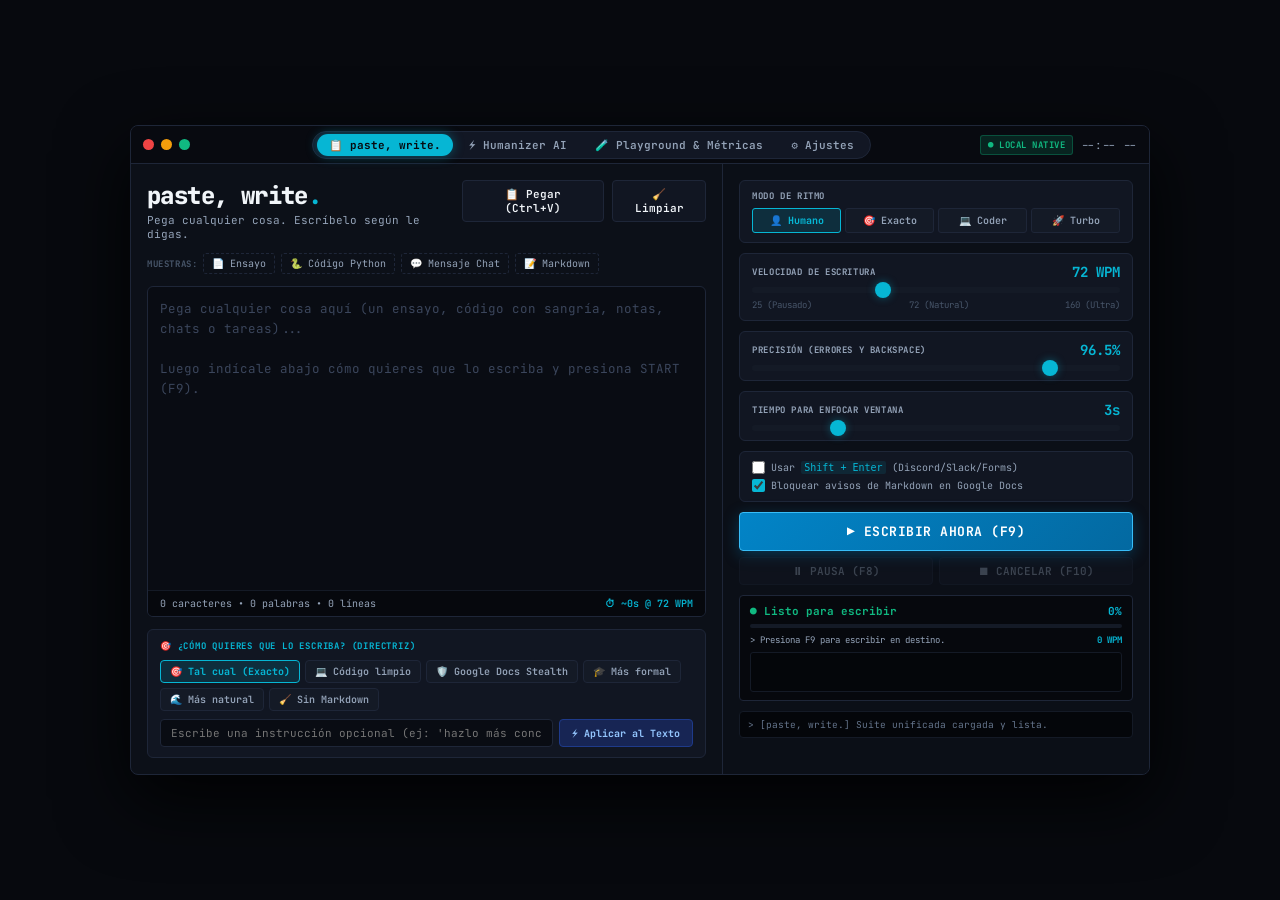
==== commit a7b653fe: "feat: merge HumanNature and paste, write into a single unified master application" ====
--- a/templates/pastewrite.html
+++ b/templates/pastewrite.html
@@ -3,235 +3,421 @@
 <head>
   <meta charset="UTF-8">
   <meta name="viewport" content="width=device-width, initial-scale=1.0">
-  <title>paste, write. — Universal Input Typist</title>
-  <link rel="stylesheet" href="/static/style.css">
-  <link rel="stylesheet" href="/static/pastewrite.css">
+  <title>HumanNature × paste, write. — Unified Typist & AI Studio</title>
+  <link rel="stylesheet" href="/static/unified.css">
   <link rel="preconnect" href="https://fonts.googleapis.com">
   <link rel="preconnect" href="https://fonts.gstatic.com" crossorigin>
-  <link href="https://fonts.googleapis.com/css2?family=JetBrains+Mono:wght@400;500;700&display=swap" rel="stylesheet">
+  <link href="https://fonts.googleapis.com/css2?family=JetBrains+Mono:wght@400;500;700;800&display=swap" rel="stylesheet">
 </head>
 <body>
-  <!-- Centered Desktop Window Container -->
+
+  <!-- Centered Master Window Wrapper -->
   <div class="window-wrapper">
     <div class="desktop-window" id="desktopWindow">
-      
-      <!-- Top Titlebar with App Switcher -->
+
+      <!-- Top Titlebar with Master Unified Tabs -->
       <div class="window-titlebar">
+        <!-- Window Controls -->
         <div class="titlebar-controls">
           <span class="dot dot-close" title="Cerrar"></span>
           <span class="dot dot-minimize" title="Minimizar"></span>
           <span class="dot dot-maximize" title="Maximizar"></span>
         </div>
 
-        <div class="app-switcher">
-          <a href="/" class="switcher-pill" title="Volver a HumanNature">⚡ HumanNature</a>
-          <a href="/paste-write" class="switcher-pill active" title="Paste, Write — Universal Typist">📋 paste, write.</a>
-        </div>
-
+        <!-- Master Tabs Switcher -->
+        <div class="master-nav-tabs">
+          <button class="nav-tab-btn active" data-tab="pastewrite" title="Tipeador Directo: Pega lo que sea y escríbelo">
+            📋 paste, write.
+          </button>
+          <button class="nav-tab-btn" data-tab="humanizer" title="Estudio de Humanización de Ensayos AI">
+            ⚡ Humanizer AI
+          </button>
+          <button class="nav-tab-btn" data-tab="playground" title="Inspección de Perplejidad y Métricas de Detección">
+            🧪 Playground & Métricas
+          </button>
+          <button class="nav-tab-btn" data-tab="settings" title="Ajustes de Hardware y Atajos de Teclado">
+            ⚙️ Ajustes
+          </button>
+        </div>
+
+        <!-- Right Indicators -->
         <div class="titlebar-right">
-          <span class="connection-status" id="bridgeStatusBadge" title="Estado de conexión con el motor de hardware">● LOCAL BRIDGE</span>
+          <span class="connection-status" id="bridgeStatusBadge" title="Estado de enlace con el hardware local">● LOCAL NATIVE</span>
           <span class="titlebar-clock" id="liveClock">--:-- --</span>
         </div>
       </div>
 
-      <!-- Main Window Body -->
-      <div class="window-body pastewrite-body">
-        
-        <!-- LEFT PANEL: Pasting Canvas & Instruction Area -->
-        <div class="pw-left-panel">
-          
-          <!-- Top Toolbar Row -->
-          <div class="pw-header-row">
-            <div class="pw-title-box">
-              <h1 class="pw-main-title">paste, write<span class="pw-dot">.</span></h1>
-              <span class="pw-subtitle">Pega cualquier cosa. Escríbelo según le digas.</span>
-            </div>
-            <div class="pw-quick-actions">
-              <button class="pw-btn-tool" id="pwPasteBtn" title="Pegar contenido del portapapeles">
-                📋 Pegar (Ctrl+V)
-              </button>
-              <button class="pw-btn-tool" id="pwClearBtn" title="Limpiar cuadro de texto">
-                🧹 Limpiar
-              </button>
-            </div>
+      <!-- Tab Content Area -->
+      <div class="tab-content-area">
+
+        <!-- =========================================================
+             TAB 1: PASTE, WRITE. (UNIVERSAL INPUT TYPIST)
+             ========================================================= -->
+        <div class="tab-panel active" id="tab-pastewrite">
+          <div class="pw-workspace-grid">
+            
+            <!-- Left Column: Pasting Canvas & Directive -->
+            <div class="pw-left-col">
+              
+              <!-- Header Bar -->
+              <div class="pw-header-bar">
+                <div>
+                  <h1 class="pw-hero-title">paste, write<span>.</span></h1>
+                  <span class="pw-hero-desc">Pega cualquier cosa. Escríbelo según le digas.</span>
+                </div>
+                <div class="pw-tool-buttons">
+                  <button class="pw-btn-tool" id="pwPasteBtn" title="Pegar contenido del portapapeles (Ctrl+V)">
+                    📋 Pegar (Ctrl+V)
+                  </button>
+                  <button class="pw-btn-tool" id="pwClearBtn" title="Limpiar lienzo">
+                    🧹 Limpiar
+                  </button>
+                </div>
+              </div>
+
+              <!-- Quick Samples -->
+              <div class="pw-samples-strip">
+                <span class="pw-sample-tag">MUESTRAS:</span>
+                <button class="pw-chip-sample" id="sampleEssayBtn">📄 Ensayo</button>
+                <button class="pw-chip-sample" id="sampleCodeBtn">🐍 Código Python</button>
+                <button class="pw-chip-sample" id="sampleChatBtn">💬 Mensaje Chat</button>
+                <button class="pw-chip-sample" id="sampleMarkdownBtn">📝 Markdown</button>
+              </div>
+
+              <!-- Big Textarea -->
+              <div class="pw-text-container">
+                <textarea 
+                  id="pwTextInput" 
+                  class="pw-main-textarea" 
+                  placeholder="Pega cualquier cosa aquí (un ensayo, código con sangría, notas, chats o tareas)...&#10;&#10;Luego indícale abajo cómo quieres que lo escriba y presiona START (F9)."
+                  spellcheck="false"
+                ></textarea>
+                <div class="pw-text-status-bar">
+                  <span id="pwCharCount">0 caracteres</span>
+                  <span>•</span>
+                  <span id="pwWordCount">0 palabras</span>
+                  <span>•</span>
+                  <span id="pwLineCount">0 líneas</span>
+                  <span class="pw-time-estimate" id="pwEstimateTime">⏱ ~0s @ 72 WPM</span>
+                </div>
+              </div>
+
+              <!-- Instruction & Directive Section -->
+              <div class="pw-directive-box">
+                <span class="pw-directive-label">🎯 ¿CÓMO QUIERES QUE LO ESCRIBA? (DIRECTRIZ)</span>
+                
+                <div class="pw-directive-chips-row">
+                  <button class="pw-chip-dir active" data-directive="verbatim" title="Escribe carácter por carácter exactamente como está">
+                    🎯 Tal cual (Exacto)
+                  </button>
+                  <button class="pw-chip-dir" data-directive="code" title="Respeta sangría de código, llaves y comillas sin autocorregir">
+                    💻 Código limpio
+                  </button>
+                  <button class="pw-chip-dir" data-directive="stealth" title="Elimina asteriscos y markdown para que Google Docs no muestre avisos">
+                    🛡️ Google Docs Stealth
+                  </button>
+                  <button class="pw-chip-dir" data-directive="formal" title="Eleva el vocabulario a nivel académico antes de escribir">
+                    🎓 Más formal
+                  </button>
+                  <button class="pw-chip-dir" data-directive="casual" title="Aporta fluidez conversacional antes de escribir">
+                    🌊 Más natural
+                  </button>
+                  <button class="pw-chip-dir" data-directive="clean_markdown" title="Depura asteriscos y encabezados de markdown">
+                    🧹 Sin Markdown
+                  </button>
+                </div>
+
+                <div class="pw-custom-instruction-wrap">
+                  <input 
+                    type="text" 
+                    id="pwCustomInstruction" 
+                    class="pw-custom-input" 
+                    placeholder="Escribe una instrucción opcional (ej: 'hazlo más conciso', 'traduce al inglés')..."
+                  />
+                  <button class="pw-btn-transform" id="pwApplyInstructionBtn">
+                    ⚡ Aplicar al Texto
+                  </button>
+                </div>
+              </div>
+
+            </div>
+
+            <!-- Right Column: Typist Controls & Telemetry -->
+            <div class="pw-right-col">
+              
+              <!-- Rhythm Mode -->
+              <div class="pw-card">
+                <span class="pw-card-title">MODO DE RITMO</span>
+                <div class="pw-mode-grid">
+                  <button class="pw-btn-mode active" data-mode="human">👤 Humano</button>
+                  <button class="pw-btn-mode" data-mode="verbatim">🎯 Exacto</button>
+                  <button class="pw-btn-mode" data-mode="code">💻 Coder</button>
+                  <button class="pw-btn-mode" data-mode="turbo">🚀 Turbo</button>
+                </div>
+              </div>
+
+              <!-- Speed Slider -->
+              <div class="pw-card">
+                <div class="pw-card-header">
+                  <span class="pw-card-title">VELOCIDAD DE ESCRITURA</span>
+                  <span class="pw-val-highlight" id="pwWpmDisplay">72 WPM</span>
+                </div>
+                <input type="range" id="pwWpmSlider" min="25" max="160" value="72" class="analog-slider">
+                <div class="pw-slider-scale">
+                  <span>25 (Pausado)</span>
+                  <span>72 (Natural)</span>
+                  <span>160 (Ultra)</span>
+                </div>
+              </div>
+
+              <!-- Accuracy Slider -->
+              <div class="pw-card">
+                <div class="pw-card-header">
+                  <span class="pw-card-title">PRECISIÓN (ERRORES Y BACKSPACE)</span>
+                  <span class="pw-val-highlight" id="pwAccDisplay">96.5%</span>
+                </div>
+                <input type="range" id="pwAccSlider" min="80" max="100" step="0.5" value="96.5" class="analog-slider">
+              </div>
+
+              <!-- Delay Slider -->
+              <div class="pw-card">
+                <div class="pw-card-header">
+                  <span class="pw-card-title">TIEMPO PARA ENFOCAR VENTANA</span>
+                  <span class="pw-val-highlight" id="pwDelayDisplay">3s</span>
+                </div>
+                <input type="range" id="pwDelaySlider" min="1" max="10" value="3" class="analog-slider">
+              </div>
+
+              <!-- Switches -->
+              <div class="pw-card" style="gap: 5px;">
+                <label class="pw-check-item">
+                  <input type="checkbox" id="pwShiftEnterCheck">
+                  <span>Usar <code>Shift + Enter</code> (Discord/Slack/Forms)</span>
+                </label>
+                <label class="pw-check-item">
+                  <input type="checkbox" id="pwStripMarkdownCheck" checked>
+                  <span>Bloquear avisos de Markdown en Google Docs</span>
+                </label>
+              </div>
+
+              <!-- Big Execution Buttons -->
+              <div class="pw-action-stack">
+                <button class="pw-btn-big-start" id="pwStartBtn">
+                  <span>▶ ESCRIBIR AHORA (F9)</span>
+                </button>
+                <div class="pw-sub-btn-row">
+                  <button class="pw-btn-action" id="pwPauseBtn" disabled>
+                    <span>⏸ PAUSA (F8)</span>
+                  </button>
+                  <button class="pw-btn-action pw-btn-stop" id="pwStopBtn" disabled>
+                    <span>⏹ CANCELAR (F10)</span>
+                  </button>
+                </div>
+              </div>
+
+              <!-- Telemetry & Waveform Oscilloscope -->
+              <div class="pw-telemetry-panel">
+                <div class="pw-telemetry-top">
+                  <span id="pwStatusLabel">● Listo para escribir</span>
+                  <span id="pwProgressPercent" style="color:var(--c-cyan);">0%</span>
+                </div>
+                <div class="pw-progress-bg">
+                  <div class="pw-progress-fill" id="pwProgressFill"></div>
+                </div>
+                <div class="pw-telemetry-stats">
+                  <span id="pwTelemetrySub">> Presiona F9 para escribir en destino.</span>
+                  <span id="pwLiveWpmLabel" style="color:var(--c-cyan);font-weight:bold;">0 WPM</span>
+                </div>
+                <div class="pw-oscilloscope-box">
+                  <canvas id="pwAnalogCanvas" width="380" height="40"></canvas>
+                </div>
+              </div>
+
+              <!-- Terminal Console -->
+              <div class="pw-terminal-console" id="pwTerminal">
+                <div class="pw-term-line">> [paste, write.] Suite unificada cargada y lista.</div>
+              </div>
+
+            </div>
+
           </div>
-
-          <!-- Quick Sample Chips -->
-          <div class="pw-samples-row">
-            <span class="pw-samples-label">EJEMPLOS RÁPIDOS:</span>
-            <button class="pw-sample-chip" id="sampleEssayBtn">📄 Ensayo</button>
-            <button class="pw-sample-chip" id="sampleCodeBtn">🐍 Código Python</button>
-            <button class="pw-sample-chip" id="sampleChatBtn">💬 Mensaje Chat</button>
-            <button class="pw-sample-chip" id="sampleMarkdownBtn">📝 Markdown</button>
+        </div>
+
+        <!-- =========================================================
+             TAB 2: HUMANIZER AI (ESSAY BYPASS STUDIO)
+             ========================================================= -->
+        <div class="tab-panel" id="tab-humanizer">
+          <div class="hn-studio-layout">
+            
+            <!-- Top Presets Bar -->
+            <div class="hn-studio-topbar">
+              <div class="hn-title-group">
+                <h2>⚡ Humanizer AI Studio</h2>
+                <span>Motores multi-paso de humanización contextual y tono académico</span>
+              </div>
+              <div class="hn-presets-strip">
+                <button class="hn-preset-pill" data-preset="formal">Formal</button>
+                <button class="hn-preset-pill" data-preset="casual">Casual</button>
+                <button class="hn-preset-pill active" data-preset="espanol">Español</button>
+                <button class="hn-preset-pill" data-preset="essay">Essay</button>
+                <button class="hn-preset-pill" data-preset="coder">Coder</button>
+                <button class="hn-preset-pill" data-preset="turbo">Turbo</button>
+                <button class="hn-preset-pill" data-preset="stealth">Stealth</button>
+              </div>
+            </div>
+
+            <!-- Dual Editor (Input vs Output) -->
+            <div class="hn-dual-editors">
+              <!-- Left: Input Editor -->
+              <div class="hn-editor-card">
+                <div class="hn-editor-header">
+                  <span>TEXTO ORIGINAL / IA</span>
+                  <div class="hn-editor-actions">
+                    <button class="hn-btn-mini" id="hnPasteBtn">📋 Pegar</button>
+                    <button class="hn-btn-mini" id="hnSampleEsBtn">🇪🇸 Muestra ES</button>
+                    <button class="hn-btn-mini" id="hnSampleEnBtn">🇺🇸 Muestra EN</button>
+                    <button class="hn-btn-mini" id="hnClearBtn">🧹 Limpiar</button>
+                  </div>
+                </div>
+                <textarea 
+                  id="hnInputText" 
+                  class="hn-textarea" 
+                  placeholder="Pega aquí el texto generado por IA que deseas humanizar..."
+                  spellcheck="false"
+                ></textarea>
+              </div>
+
+              <!-- Right: Output Editor -->
+              <div class="hn-editor-card">
+                <div class="hn-editor-header">
+                  <span>TEXTO HUMANIZADO (100% HUMANO)</span>
+                  <div class="hn-editor-actions">
+                    <button class="hn-btn-mini" id="hnCleanMarkdownBtn">🧹 Limpiar Markdown</button>
+                    <button class="hn-btn-mini" id="hnCopyBtn">📋 Copiar</button>
+                  </div>
+                </div>
+                <textarea 
+                  id="hnOutputText" 
+                  class="hn-textarea" 
+                  placeholder="El resultado humanizado aparecerá aquí..." 
+                  spellcheck="false"
+                ></textarea>
+              </div>
+            </div>
+
+            <!-- Control & Transfer Bar -->
+            <div class="hn-controls-bar">
+              <div class="hn-engine-select-group">
+                <label>MOTOR DE HUMANIZACIÓN:</label>
+                <select id="hnEngineSelect" class="hn-select">
+                  <option value="⚡ HumanizeAI Pro">⚡ HumanizeAI Pro (Bilingüe)</option>
+                  <option value="🧠 GhostWriter Ultra">🧠 GhostWriter Ultra (Orgánico)</option>
+                  <option value="🎓 Academic Master">🎓 Academic Master (Académico)</option>
+                  <option value="🌊 Natural Flow">🌊 Natural Flow (Conversacional)</option>
+                </select>
+                <label style="margin-left: 10px; cursor: pointer;">
+                  <input type="checkbox" id="hnCasualCheck"> Modo Casual
+                </label>
+              </div>
+
+              <div class="hn-action-buttons">
+                <button class="hn-btn-run" id="hnRunBtn">
+                  ⚡ RUN HUMANIZER
+                </button>
+                <button class="hn-btn-send-typist" id="hnSendToTypistBtn" title="Transfiere el texto a paste, write. para comenzar a escribir en Google Docs">
+                  🚀 USAR EN PASTE, WRITE (ESCRIBIR F9)
+                </button>
+              </div>
+            </div>
+
           </div>
-
-          <!-- The Big Pasting Workspace -->
-          <div class="pw-textarea-wrapper">
-            <textarea 
-              id="pwTextInput" 
-              class="pw-textarea" 
-              placeholder="Pega cualquier cosa aquí (un ensayo, código, notas, tareas o cualquier texto)...&#10;&#10;Luego dile abajo cómo quieres que lo escriba y presiona START (F9)."
-              spellcheck="false"
-            ></textarea>
-            <div class="pw-textarea-footer">
-              <span id="pwCharCount">0 caracteres</span>
-              <span class="pw-sep">•</span>
-              <span id="pwWordCount">0 palabras</span>
-              <span class="pw-sep">•</span>
-              <span id="pwLineCount">0 líneas</span>
-              <span class="pw-sep">•</span>
-              <span id="pwEstimateTime" class="pw-time-badge">⏱ ~0s @ 72 WPM</span>
-            </div>
+        </div>
+
+        <!-- =========================================================
+             TAB 3: PLAYGROUND & MÉTRICAS
+             ========================================================= -->
+        <div class="tab-panel" id="tab-playground">
+          <div class="pg-metrics-layout">
+            
+            <div class="pg-cards-row">
+              <div class="pg-metric-card">
+                <span class="pg-card-title">ENTRADA (ORIGINAL)</span>
+                <span class="pg-card-val" id="cardInWords">0 palabras</span>
+              </div>
+              <div class="pg-metric-card">
+                <span class="pg-card-title">SALIDA (HUMANIZADA)</span>
+                <span class="pg-card-val" id="cardOutWords">0 palabras</span>
+              </div>
+              <div class="pg-metric-card">
+                <span class="pg-card-title">VARIACIÓN DE PALABRAS</span>
+                <span class="pg-card-val" id="cardDiff">0 modificadas</span>
+              </div>
+              <div class="pg-metric-card">
+                <span class="pg-card-title">IDIOMA DETECTADO</span>
+                <span class="pg-card-val" id="cardLang">—</span>
+              </div>
+              <div class="pg-metric-card">
+                <span class="pg-card-title">TIEMPO ESTIMADO</span>
+                <span class="pg-card-val" id="cardTiming">0m 00s</span>
+              </div>
+            </div>
+
+            <!-- Deep Inspector -->
+            <div class="pg-inspector-box">
+              <span class="pg-inspector-title">VEREDICTO DE DETECCIÓN & PERPLEJIDAD</span>
+              <div style="font-size: 15px; font-weight: bold; color: var(--c-green);" id="cardPerplexity">
+                ● 100% Puntuación Humana (0% AI)
+              </div>
+              <div style="font-size: 11px; color: var(--c-muted); margin-top: 4px;">
+                Detección de patrones sintéticos, variabilidad de longitud de frases y palabras cliché típicas de ChatGPT / Claude / Gemini:
+              </div>
+              <div class="pg-buzzwords-cloud" id="buzzwordsCloud">
+                <span style="font-size: 10px; color: var(--c-green);">✓ No se detectaron palabras cliché en el texto.</span>
+              </div>
+            </div>
+
           </div>
-
-          <!-- "Según Yo Le Diga": Instruction Bar -->
-          <div class="pw-instruction-section">
-            <div class="pw-instruction-header">
-              <span class="pw-inst-title">🎯 ¿CÓMO QUIERES QUE LO ESCRIBA? (INSTRUCCIÓN / FORMATO)</span>
-            </div>
-
-            <!-- Preset Instruction Chips -->
-            <div class="pw-directive-chips">
-              <button class="pw-chip active" data-directive="verbatim" title="Escribe exactamente lo pegado, carácter por carácter sin cambios">
-                🎯 Tal cual (Exacto)
-              </button>
-              <button class="pw-chip" data-directive="code" title="Respeta indentación de código, llaves y comillas sin autocorregir">
-                💻 Código limpio
-              </button>
-              <button class="pw-chip" data-directive="stealth" title="Elimina asteriscos y sintaxis para que Google Docs no muestre avisos">
-                🛡️ Google Docs Stealth
-              </button>
-              <button class="pw-chip" data-directive="formal" title="Eleva el vocabulario a nivel académico antes de escribir">
-                🎓 Más formal
-              </button>
-              <button class="pw-chip" data-directive="casual" title="Hace el texto más fluido y conversacional antes de escribir">
-                🌊 Más natural
-              </button>
-              <button class="pw-chip" data-directive="clean_markdown" title="Depura asteriscos y encabezados">
-                🧹 Sin Markdown
-              </button>
-            </div>
-
-            <!-- Custom Instruction Input & Apply Button -->
-            <div class="pw-custom-instruction-row">
-              <input 
-                type="text" 
-                id="pwCustomInstruction" 
-                class="pw-instruction-input" 
-                placeholder="Escribe una instrucción opcional (ej: 'hazlo más conciso', 'traduce al inglés')..."
-              />
-              <button class="pw-btn-apply" id="pwApplyInstructionBtn" title="Aplica la instrucción al texto antes de comenzar a escribir">
-                ⚡ Aplicar al Texto
-              </button>
-            </div>
+        </div>
+
+        <!-- =========================================================
+             TAB 4: AJUSTES & ATAJOS
+             ========================================================= -->
+        <div class="tab-panel" id="tab-settings">
+          <div class="set-settings-layout">
+            
+            <div class="set-card">
+              <h3>⌨️ ATAJOS GLOBALES DE TECLADO</h3>
+              <table class="set-key-table">
+                <tr>
+                  <td><span class="set-key-badge">F9</span> o <span class="set-key-badge">Ctrl + Enter</span></td>
+                  <td>Iniciar / Detener tipeo en la ventana activa</td>
+                </tr>
+                <tr>
+                  <td><span class="set-key-badge">F8</span></td>
+                  <td>Pausar / Reanudar escritura</td>
+                </tr>
+                <tr>
+                  <td><span class="set-key-badge">F10</span> o <span class="set-key-badge">Esc</span></td>
+                  <td>Cancelar y abortar tipeo de emergencia</td>
+                </tr>
+              </table>
+              <div style="font-size: 10px; color: var(--c-muted); line-height: 1.5; margin-top: 8px;">
+                💡 <strong>Consejo:</strong> Pulsa <code>F9</code> desde cualquier pestaña o aplicación para iniciar la cuenta atrás y enfocar tu documento de Google Docs o Word.
+              </div>
+            </div>
+
+            <div class="set-card">
+              <h3>🛡️ DIAGNÓSTICO DEL PUENTE DE HARDWARE</h3>
+              <div style="font-size: 11px; color: var(--c-text); display: flex; flex-direction: column; gap: 6px;">
+                <div>● <strong>Servidor Local:</strong> <code>http://127.0.0.1:5050</code> (Activo)</div>
+                <div>● <strong>Túnel Seguro Cloudflare:</strong> <code>https://feed-dee-spoke-resist.trycloudflare.com</code></div>
+                <div>● <strong>Dominio Vercel:</strong> <code>https://humannature-web.vercel.app</code></div>
+                <div>● <strong>Sintetizador:</strong> X11/XWayland rootless pynput + xdotool (Activo)</div>
+                <div>● <strong>Filtro Anti-Google Docs:</strong> Activo (elimina asteriscos y comillas que abren notificaciones en Docs).</div>
+              </div>
+            </div>
+
           </div>
-
-        </div>
-
-        <!-- RIGHT PANEL: Typist Controls & Real-Time Telemetry -->
-        <div class="pw-right-panel">
-          
-          <!-- Mode Quick Buttons -->
-          <div class="pw-panel-card">
-            <span class="pw-card-label">MODO DE RITMO</span>
-            <div class="pw-mode-buttons" id="pwModeButtonGroup">
-              <button class="pw-mode-btn active" data-mode="human">👤 Humano</button>
-              <button class="pw-mode-btn" data-mode="verbatim">🎯 Exacto</button>
-              <button class="pw-mode-btn" data-mode="code">💻 Coder</button>
-              <button class="pw-mode-btn" data-mode="turbo">🚀 Turbo</button>
-            </div>
-          </div>
-
-          <!-- Speed Display & Slider -->
-          <div class="pw-panel-card">
-            <div class="pw-card-header-flex">
-              <span class="pw-card-label">VELOCIDAD DE ESCRITURA</span>
-              <span class="pw-speed-val" id="pwWpmDisplay">72 WPM</span>
-            </div>
-            <input type="range" id="pwWpmSlider" min="25" max="160" value="72" class="analog-slider">
-            <div class="pw-slider-hints">
-              <span>25 (Lento)</span>
-              <span>72 (Natural)</span>
-              <span>160 (Ultra)</span>
-            </div>
-          </div>
-
-          <!-- Accuracy Rate Slider -->
-          <div class="pw-panel-card">
-            <div class="pw-card-header-flex">
-              <span class="pw-card-label">PRECISIÓN HUMANA (ERRORES Y BACKSPACE)</span>
-              <span class="pw-acc-val" id="pwAccDisplay">96.5%</span>
-            </div>
-            <input type="range" id="pwAccSlider" min="80" max="100" step="0.5" value="96.5" class="analog-slider">
-          </div>
-
-          <!-- Delay Slider -->
-          <div class="pw-panel-card">
-            <div class="pw-card-header-flex">
-              <span class="pw-card-label">TIEMPO PARA CAMBIAR DE VENTANA</span>
-              <span class="pw-delay-val" id="pwDelayDisplay">3s</span>
-            </div>
-            <input type="range" id="pwDelaySlider" min="1" max="10" value="3" class="analog-slider">
-            <span class="pw-hint-text">Da clic en Google Docs, Word o tu editor durante este tiempo.</span>
-          </div>
-
-          <!-- Typing Switches -->
-          <div class="pw-panel-card pw-options-card">
-            <span class="pw-card-label">AJUSTES DE DESTINO</span>
-            <label class="pw-checkbox-label">
-              <input type="checkbox" id="pwShiftEnterCheck">
-              <span>Usar <code>Shift + Enter</code> para nuevas líneas (Chats/Slack)</span>
-            </label>
-            <label class="pw-checkbox-label">
-              <input type="checkbox" id="pwStripMarkdownCheck" checked>
-              <span>Bloquear advertencias de Markdown en Google Docs</span>
-            </label>
-            <label class="pw-checkbox-label">
-              <input type="checkbox" id="pwPunctuationPauses" checked>
-              <span>Pausas cognitivas en signos de puntuación (. , ; : ? !)</span>
-            </label>
-          </div>
-
-          <!-- Execution Controls -->
-          <div class="pw-exec-group">
-            <button class="pw-btn-start" id="pwStartBtn">
-              <span>▶ ESCRIBIR AHORA (F9)</span>
-            </button>
-            <div class="pw-btn-row">
-              <button class="pw-btn-sub" id="pwPauseBtn" disabled>
-                <span>⏸ PAUSA (F8)</span>
-              </button>
-              <button class="pw-btn-sub pw-btn-stop" id="pwStopBtn" disabled>
-                <span>⏹ CANCELAR (F10)</span>
-              </button>
-            </div>
-          </div>
-
-          <!-- Real-time Progress & Telemetry -->
-          <div class="pw-telemetry-box">
-            <div class="pw-telemetry-header">
-              <span id="pwStatusLabel">● Listo para escribir</span>
-              <span id="pwProgressPercent">0%</span>
-            </div>
-            <div class="pw-progress-bar-bg">
-              <div class="pw-progress-bar-fill" id="pwProgressFill"></div>
-            </div>
-            <div class="pw-telemetry-details">
-              <span id="pwTelemetrySub">> Esperando inicio...</span>
-              <span id="pwLiveWpmLabel">0 WPM</span>
-            </div>
-
-            <!-- Oscilloscope Canvas -->
-            <div class="pw-canvas-wrapper">
-              <canvas id="pwAnalogCanvas" width="400" height="42"></canvas>
-            </div>
-          </div>
-
-          <!-- Mini Terminal Output -->
-          <div class="pw-terminal" id="pwTerminal">
-            <div class="pw-term-line">> [paste, write.] Sistema cargado y listo.</div>
-          </div>
-
         </div>
 
       </div>
@@ -239,6 +425,6 @@
     </div>
   </div>
 
-  <script src="/static/pastewrite.js"></script>
+  <script src="/static/unified.js"></script>
 </body>
 </html>
--- a/static/unified.css
+++ b/static/unified.css
@@ -0,0 +1,1007 @@
+/* =============================================================
+   HumanNature × paste, write. — Unified Master Styling
+   ============================================================= */
+
+:root {
+  --c-bg: #07090E;
+  --c-window: #0C1018;
+  --c-card: #111622;
+  --c-card-inner: #090C13;
+  --c-border: #1E2638;
+  --c-border-hover: #334155;
+  --c-cyan: #06B6D4;
+  --c-cyan-dim: rgba(6, 182, 212, 0.15);
+  --c-cyan-glow: rgba(6, 182, 212, 0.4);
+  --c-green: #10B981;
+  --c-green-dim: rgba(16, 185, 129, 0.15);
+  --c-amber: #F59E0B;
+  --c-amber-dim: rgba(245, 158, 11, 0.15);
+  --c-red: #EF4444;
+  --c-purple: #8B5CF6;
+  --c-blue: #0284C7;
+  --c-text: #F1F5F9;
+  --c-muted: #94A3B8;
+  --c-faint: #475569;
+  --font-mono: 'JetBrains Mono', 'Consolas', monospace;
+}
+
+* {
+  box-sizing: border-box;
+  margin: 0;
+  padding: 0;
+}
+
+body {
+  background-color: var(--c-bg);
+  color: var(--c-text);
+  font-family: var(--font-mono);
+  min-height: 100vh;
+  display: flex;
+  align-items: center;
+  justify-content: center;
+  padding: 12px;
+  user-select: none;
+}
+
+/* Master Window Wrapper */
+.window-wrapper {
+  display: flex;
+  justify-content: center;
+  align-items: center;
+  width: 100%;
+  max-width: 1020px;
+}
+
+.desktop-window {
+  width: 100%;
+  background-color: var(--c-window);
+  border: 1px solid var(--c-border);
+  border-radius: 8px;
+  box-shadow: 0 25px 70px rgba(0, 0, 0, 0.85);
+  overflow: hidden;
+  display: flex;
+  flex-direction: column;
+}
+
+/* Window Titlebar & Master Tabs */
+.window-titlebar {
+  background-color: #080A10;
+  height: 38px;
+  border-bottom: 1px solid var(--c-border);
+  display: flex;
+  align-items: center;
+  justify-content: space-between;
+  padding: 0 12px;
+  gap: 10px;
+}
+
+.titlebar-controls {
+  display: flex;
+  align-items: center;
+  gap: 7px;
+  min-width: 60px;
+}
+
+.dot {
+  width: 11px;
+  height: 11px;
+  border-radius: 50%;
+  display: inline-block;
+  cursor: pointer;
+}
+
+.dot-close { background-color: #ef4444; }
+.dot-minimize { background-color: #f59e0b; }
+.dot-maximize { background-color: #10b981; }
+
+/* Master App Navigation Tabs */
+.master-nav-tabs {
+  display: flex;
+  align-items: center;
+  background-color: #121724;
+  border: 1px solid var(--c-border);
+  border-radius: 20px;
+  padding: 2px 4px;
+  gap: 4px;
+}
+
+.nav-tab-btn {
+  background: none;
+  border: none;
+  font-size: 11px;
+  font-family: var(--font-mono);
+  font-weight: 600;
+  color: var(--c-muted);
+  padding: 4px 12px;
+  border-radius: 14px;
+  cursor: pointer;
+  transition: all 0.18s ease;
+  white-space: nowrap;
+}
+
+.nav-tab-btn:hover {
+  color: var(--c-text);
+  background-color: rgba(255, 255, 255, 0.05);
+}
+
+.nav-tab-btn.active {
+  color: #07090e;
+  background-color: var(--c-cyan);
+  font-weight: 700;
+  box-shadow: 0 0 12px var(--c-cyan-glow);
+}
+
+.titlebar-right {
+  display: flex;
+  align-items: center;
+  gap: 8px;
+  min-width: 130px;
+  justify-content: flex-end;
+}
+
+.connection-status {
+  font-size: 9px;
+  font-weight: bold;
+  letter-spacing: 0.5px;
+  color: var(--c-green);
+  background-color: var(--c-green-dim);
+  padding: 3px 7px;
+  border-radius: 3px;
+  border: 1px solid rgba(16, 185, 129, 0.3);
+}
+
+.titlebar-clock {
+  color: var(--c-muted);
+  font-size: 11px;
+}
+
+/* Tab Panels Container */
+.tab-content-area {
+  min-height: 610px;
+  display: flex;
+  flex-direction: column;
+}
+
+.tab-panel {
+  display: none;
+  flex-direction: column;
+  flex: 1;
+}
+
+.tab-panel.active {
+  display: flex;
+}
+
+/* =============================================================
+   TAB 1: PASTE, WRITE. (UNIVERSAL TYPIST)
+   ============================================================= */
+.pw-workspace-grid {
+  display: flex;
+  flex-direction: row;
+  flex: 1;
+}
+
+.pw-left-col {
+  flex: 1.25;
+  display: flex;
+  flex-direction: column;
+  padding: 16px;
+  border-right: 1px solid var(--c-border);
+  gap: 12px;
+}
+
+.pw-header-bar {
+  display: flex;
+  justify-content: space-between;
+  align-items: flex-start;
+}
+
+.pw-hero-title {
+  font-size: 24px;
+  font-weight: 800;
+  color: var(--c-text);
+  letter-spacing: -0.6px;
+}
+
+.pw-hero-title span {
+  color: var(--c-cyan);
+}
+
+.pw-hero-desc {
+  font-size: 11px;
+  color: var(--c-muted);
+  margin-top: 2px;
+  display: block;
+}
+
+.pw-tool-buttons {
+  display: flex;
+  gap: 8px;
+}
+
+.pw-btn-tool {
+  background-color: var(--c-card);
+  border: 1px solid var(--c-border);
+  color: var(--c-text);
+  font-family: var(--font-mono);
+  font-size: 11px;
+  font-weight: 600;
+  padding: 6px 12px;
+  border-radius: 4px;
+  cursor: pointer;
+  transition: all 0.15s ease;
+}
+
+.pw-btn-tool:hover {
+  background-color: #1a2234;
+  border-color: var(--c-cyan);
+  color: var(--c-cyan);
+}
+
+/* Quick Samples */
+.pw-samples-strip {
+  display: flex;
+  align-items: center;
+  gap: 6px;
+  flex-wrap: wrap;
+}
+
+.pw-sample-tag {
+  font-size: 9px;
+  font-weight: 700;
+  color: var(--c-faint);
+  letter-spacing: 0.6px;
+}
+
+.pw-chip-sample {
+  background: none;
+  border: 1px dashed var(--c-border);
+  color: var(--c-muted);
+  font-family: var(--font-mono);
+  font-size: 10px;
+  padding: 3px 8px;
+  border-radius: 3px;
+  cursor: pointer;
+  transition: all 0.15s;
+}
+
+.pw-chip-sample:hover {
+  border-color: var(--c-cyan);
+  color: var(--c-cyan);
+  background-color: var(--c-cyan-dim);
+}
+
+/* Textarea Box */
+.pw-text-container {
+  display: flex;
+  flex-direction: column;
+  flex: 1;
+  min-height: 240px;
+  background-color: #090C13;
+  border: 1px solid var(--c-border);
+  border-radius: 6px;
+  overflow: hidden;
+  transition: border-color 0.2s;
+}
+
+.pw-text-container:focus-within {
+  border-color: var(--c-cyan);
+  box-shadow: 0 0 0 1px var(--c-cyan-dim);
+}
+
+.pw-main-textarea {
+  flex: 1;
+  width: 100%;
+  background: transparent;
+  border: none;
+  color: var(--c-text);
+  font-family: var(--font-mono);
+  font-size: 12.5px;
+  line-height: 1.55;
+  padding: 12px;
+  resize: none;
+  outline: none;
+  box-sizing: border-box;
+  white-space: pre-wrap;
+}
+
+.pw-main-textarea::placeholder {
+  color: #3b465c;
+  line-height: 1.6;
+}
+
+.pw-text-status-bar {
+  display: flex;
+  align-items: center;
+  gap: 6px;
+  padding: 6px 12px;
+  background-color: #06080d;
+  border-top: 1px solid #141a26;
+  font-size: 10px;
+  color: var(--c-muted);
+}
+
+.pw-time-estimate {
+  color: var(--c-cyan);
+  font-weight: 600;
+  margin-left: auto;
+}
+
+/* Directive Section */
+.pw-directive-box {
+  background-color: var(--c-card);
+  border: 1px solid var(--c-border);
+  border-radius: 6px;
+  padding: 10px 12px;
+  display: flex;
+  flex-direction: column;
+  gap: 8px;
+}
+
+.pw-directive-label {
+  font-size: 9px;
+  font-weight: 700;
+  letter-spacing: 0.8px;
+  color: var(--c-cyan);
+}
+
+.pw-directive-chips-row {
+  display: flex;
+  gap: 5px;
+  flex-wrap: wrap;
+}
+
+.pw-chip-dir {
+  background-color: #141A26;
+  border: 1px solid var(--c-border);
+  color: var(--c-muted);
+  font-family: var(--font-mono);
+  font-size: 10px;
+  font-weight: 600;
+  padding: 4px 9px;
+  border-radius: 4px;
+  cursor: pointer;
+  transition: all 0.15s ease;
+}
+
+.pw-chip-dir:hover {
+  color: var(--c-text);
+  border-color: #334155;
+}
+
+.pw-chip-dir.active {
+  background-color: var(--c-cyan-dim);
+  border-color: var(--c-cyan);
+  color: var(--c-cyan);
+  font-weight: 700;
+}
+
+.pw-custom-instruction-wrap {
+  display: flex;
+  gap: 6px;
+}
+
+.pw-custom-input {
+  flex: 1;
+  background-color: #090C13;
+  border: 1px solid var(--c-border);
+  border-radius: 4px;
+  color: var(--c-text);
+  font-family: var(--font-mono);
+  font-size: 11px;
+  padding: 6px 10px;
+  outline: none;
+}
+
+.pw-custom-input:focus {
+  border-color: var(--c-cyan);
+}
+
+.pw-btn-transform {
+  background-color: #172554;
+  border: 1px solid #1e3a8a;
+  color: #93c5fd;
+  font-family: var(--font-mono);
+  font-size: 10px;
+  font-weight: 700;
+  padding: 6px 12px;
+  border-radius: 4px;
+  cursor: pointer;
+  transition: all 0.15s;
+  white-space: nowrap;
+}
+
+.pw-btn-transform:hover {
+  background-color: #1e40af;
+  color: #fff;
+}
+
+/* Right Column (Typist Controls) */
+.pw-right-col {
+  flex: 0.88;
+  display: flex;
+  flex-direction: column;
+  padding: 16px;
+  gap: 10px;
+  background-color: #0B0F17;
+}
+
+.pw-card {
+  background-color: var(--c-card);
+  border: 1px solid var(--c-border);
+  border-radius: 6px;
+  padding: 9px 12px;
+  display: flex;
+  flex-direction: column;
+  gap: 6px;
+}
+
+.pw-card-header {
+  display: flex;
+  justify-content: space-between;
+  align-items: center;
+}
+
+.pw-card-title {
+  font-size: 9px;
+  font-weight: 700;
+  letter-spacing: 0.6px;
+  color: var(--c-muted);
+}
+
+.pw-val-highlight {
+  font-size: 14px;
+  font-weight: 700;
+  color: var(--c-cyan);
+}
+
+/* Mode Buttons */
+.pw-mode-grid {
+  display: grid;
+  grid-template-columns: repeat(4, 1fr);
+  gap: 4px;
+}
+
+.pw-btn-mode {
+  background-color: #141A26;
+  border: 1px solid var(--c-border);
+  color: var(--c-muted);
+  font-family: var(--font-mono);
+  font-size: 10px;
+  font-weight: 600;
+  padding: 5px 2px;
+  border-radius: 3px;
+  cursor: pointer;
+  text-align: center;
+  transition: all 0.15s ease;
+}
+
+.pw-btn-mode:hover {
+  color: var(--c-text);
+  border-color: #334155;
+}
+
+.pw-btn-mode.active {
+  background-color: var(--c-cyan-dim);
+  border-color: var(--c-cyan);
+  color: var(--c-cyan);
+  font-weight: 700;
+}
+
+/* Sliders */
+.analog-slider {
+  -webkit-appearance: none;
+  appearance: none;
+  width: 100%;
+  height: 6px;
+  background: #141A26;
+  border-radius: 3px;
+  outline: none;
+}
+
+.analog-slider::-webkit-slider-thumb {
+  -webkit-appearance: none;
+  appearance: none;
+  width: 16px;
+  height: 16px;
+  border-radius: 50%;
+  background: var(--c-cyan);
+  cursor: pointer;
+  box-shadow: 0 0 8px var(--c-cyan-glow);
+}
+
+.analog-slider::-moz-range-thumb {
+  width: 16px;
+  height: 16px;
+  border-radius: 50%;
+  background: var(--c-cyan);
+  cursor: pointer;
+}
+
+.pw-slider-scale {
+  display: flex;
+  justify-content: space-between;
+  font-size: 9px;
+  color: var(--c-faint);
+}
+
+/* Checkbox Toggles */
+.pw-check-item {
+  display: flex;
+  align-items: center;
+  gap: 6px;
+  font-size: 10px;
+  color: var(--c-muted);
+  cursor: pointer;
+}
+
+.pw-check-item code {
+  color: var(--c-cyan);
+  background-color: rgba(6, 182, 212, 0.1);
+  padding: 1px 3px;
+  border-radius: 2px;
+}
+
+.pw-check-item input {
+  accent-color: var(--c-cyan);
+  cursor: pointer;
+}
+
+/* Big Start Button */
+.pw-action-stack {
+  display: flex;
+  flex-direction: column;
+  gap: 6px;
+}
+
+.pw-btn-big-start {
+  width: 100%;
+  background: linear-gradient(135deg, #0284c7 0%, #0369a1 100%);
+  border: 1px solid #38bdf8;
+  color: #fff;
+  font-family: var(--font-mono);
+  font-size: 13px;
+  font-weight: 700;
+  padding: 10px 0;
+  border-radius: 4px;
+  cursor: pointer;
+  letter-spacing: 0.5px;
+  box-shadow: 0 4px 15px rgba(2, 132, 199, 0.35);
+  transition: all 0.18s ease;
+}
+
+.pw-btn-big-start:hover:not(:disabled) {
+  background: linear-gradient(135deg, #0ea5e9 0%, #0284c7 100%);
+  box-shadow: 0 4px 20px rgba(14, 165, 233, 0.5);
+  transform: translateY(-1px);
+}
+
+.pw-btn-big-start:disabled {
+  opacity: 0.45;
+  cursor: not-allowed;
+  transform: none;
+  box-shadow: none;
+}
+
+.pw-sub-btn-row {
+  display: flex;
+  gap: 6px;
+}
+
+.pw-btn-action {
+  flex: 1;
+  background-color: #141A26;
+  border: 1px solid var(--c-border);
+  color: var(--c-muted);
+  font-family: var(--font-mono);
+  font-size: 11px;
+  font-weight: 600;
+  padding: 6px 0;
+  border-radius: 4px;
+  cursor: pointer;
+  transition: all 0.15s;
+}
+
+.pw-btn-action:hover:not(:disabled) {
+  background-color: #1e2638;
+  color: var(--c-text);
+}
+
+.pw-btn-stop:hover:not(:disabled) {
+  background-color: rgba(239, 68, 68, 0.2);
+  border-color: var(--c-red);
+  color: var(--c-red);
+}
+
+.pw-btn-action:disabled {
+  opacity: 0.35;
+  cursor: not-allowed;
+}
+
+/* Live Telemetry Card */
+.pw-telemetry-panel {
+  background-color: #06080D;
+  border: 1px solid var(--c-border);
+  border-radius: 4px;
+  padding: 8px 10px;
+  display: flex;
+  flex-direction: column;
+  gap: 6px;
+}
+
+.pw-telemetry-top {
+  display: flex;
+  justify-content: space-between;
+  font-size: 11px;
+  font-weight: 700;
+  color: var(--c-green);
+}
+
+.pw-progress-bg {
+  width: 100%;
+  height: 4px;
+  background-color: #141A26;
+  border-radius: 2px;
+  overflow: hidden;
+}
+
+.pw-progress-fill {
+  width: 0%;
+  height: 100%;
+  background: linear-gradient(90deg, var(--c-cyan), var(--c-green));
+  transition: width 0.15s linear;
+}
+
+.pw-telemetry-stats {
+  display: flex;
+  justify-content: space-between;
+  font-size: 9px;
+  color: var(--c-muted);
+}
+
+.pw-oscilloscope-box {
+  width: 100%;
+  height: 40px;
+  background-color: #04060A;
+  border: 1px solid #141a26;
+  border-radius: 3px;
+  overflow: hidden;
+}
+
+.pw-oscilloscope-box canvas {
+  width: 100%;
+  height: 100%;
+  display: block;
+}
+
+.pw-terminal-console {
+  background-color: #04060A;
+  border: 1px solid #141a26;
+  border-radius: 4px;
+  padding: 6px 8px;
+  max-height: 52px;
+  overflow-y: auto;
+  font-size: 9.5px;
+  color: #64748b;
+  line-height: 1.4;
+}
+
+/* =============================================================
+   TAB 2: HUMANIZER AI (ESSAY STUDIO)
+   ============================================================= */
+.hn-studio-layout {
+  display: flex;
+  flex-direction: column;
+  flex: 1;
+  padding: 16px;
+  gap: 14px;
+}
+
+.hn-studio-topbar {
+  display: flex;
+  justify-content: space-between;
+  align-items: center;
+}
+
+.hn-title-group h2 {
+  font-size: 20px;
+  font-weight: 700;
+  color: var(--c-text);
+}
+
+.hn-title-group span {
+  font-size: 11px;
+  color: var(--c-muted);
+}
+
+.hn-presets-strip {
+  display: flex;
+  gap: 5px;
+}
+
+.hn-preset-pill {
+  background-color: var(--c-card);
+  border: 1px solid var(--c-border);
+  color: var(--c-muted);
+  font-family: var(--font-mono);
+  font-size: 10.5px;
+  padding: 4px 10px;
+  border-radius: 12px;
+  cursor: pointer;
+  transition: all 0.15s;
+}
+
+.hn-preset-pill:hover {
+  color: var(--c-text);
+  border-color: #334155;
+}
+
+.hn-preset-pill.active {
+  background-color: var(--c-cyan-dim);
+  border-color: var(--c-cyan);
+  color: var(--c-cyan);
+  font-weight: bold;
+}
+
+/* Dual Editor Panels */
+.hn-dual-editors {
+  display: flex;
+  gap: 12px;
+  flex: 1;
+  min-height: 320px;
+}
+
+.hn-editor-card {
+  flex: 1;
+  background-color: var(--c-card);
+  border: 1px solid var(--c-border);
+  border-radius: 6px;
+  display: flex;
+  flex-direction: column;
+  overflow: hidden;
+}
+
+.hn-editor-header {
+  display: flex;
+  justify-content: space-between;
+  align-items: center;
+  padding: 8px 12px;
+  background-color: #0E121B;
+  border-bottom: 1px solid var(--c-border);
+  font-size: 11px;
+  font-weight: 700;
+  color: var(--c-cyan);
+}
+
+.hn-editor-actions {
+  display: flex;
+  gap: 6px;
+}
+
+.hn-btn-mini {
+  background-color: #141A26;
+  border: 1px solid var(--c-border);
+  color: var(--c-muted);
+  font-family: var(--font-mono);
+  font-size: 9.5px;
+  padding: 2px 7px;
+  border-radius: 3px;
+  cursor: pointer;
+}
+
+.hn-btn-mini:hover {
+  color: var(--c-text);
+  border-color: var(--c-cyan);
+}
+
+.hn-textarea {
+  flex: 1;
+  width: 100%;
+  background-color: #090C13;
+  border: none;
+  color: var(--c-text);
+  font-family: var(--font-mono);
+  font-size: 12px;
+  line-height: 1.55;
+  padding: 12px;
+  resize: none;
+  outline: none;
+  box-sizing: border-box;
+}
+
+/* Humanizer Control Bar */
+.hn-controls-bar {
+  display: flex;
+  align-items: center;
+  justify-content: space-between;
+  background-color: var(--c-card);
+  border: 1px solid var(--c-border);
+  border-radius: 6px;
+  padding: 10px 14px;
+  gap: 12px;
+}
+
+.hn-engine-select-group {
+  display: flex;
+  align-items: center;
+  gap: 8px;
+}
+
+.hn-engine-select-group label {
+  font-size: 10px;
+  font-weight: 700;
+  color: var(--c-muted);
+}
+
+.hn-select {
+  background-color: #090C13;
+  border: 1px solid var(--c-border);
+  color: var(--c-cyan);
+  font-family: var(--font-mono);
+  font-size: 11px;
+  font-weight: 700;
+  padding: 5px 10px;
+  border-radius: 4px;
+  outline: none;
+}
+
+.hn-action-buttons {
+  display: flex;
+  gap: 8px;
+}
+
+.hn-btn-run {
+  background: linear-gradient(135deg, #0284c7 0%, #0369a1 100%);
+  border: 1px solid #38bdf8;
+  color: #fff;
+  font-family: var(--font-mono);
+  font-size: 11px;
+  font-weight: 700;
+  padding: 8px 16px;
+  border-radius: 4px;
+  cursor: pointer;
+  transition: all 0.15s;
+}
+
+.hn-btn-run:hover:not(:disabled) {
+  background: linear-gradient(135deg, #0ea5e9 0%, #0284c7 100%);
+}
+
+.hn-btn-send-typist {
+  background: linear-gradient(135deg, #059669 0%, #047857 100%);
+  border: 1px solid #34d399;
+  color: #fff;
+  font-family: var(--font-mono);
+  font-size: 11px;
+  font-weight: 700;
+  padding: 8px 16px;
+  border-radius: 4px;
+  cursor: pointer;
+  transition: all 0.15s;
+}
+
+.hn-btn-send-typist:hover:not(:disabled) {
+  background: linear-gradient(135deg, #10b981 0%, #059669 100%);
+  box-shadow: 0 0 15px rgba(16, 185, 129, 0.4);
+}
+
+/* =============================================================
+   TAB 3: PLAYGROUND & METRICS
+   ============================================================= */
+.pg-metrics-layout {
+  display: flex;
+  flex-direction: column;
+  padding: 16px;
+  gap: 14px;
+  flex: 1;
+}
+
+.pg-cards-row {
+  display: grid;
+  grid-template-columns: repeat(5, 1fr);
+  gap: 10px;
+}
+
+.pg-metric-card {
+  background-color: var(--c-card);
+  border: 1px solid var(--c-border);
+  border-radius: 6px;
+  padding: 10px 12px;
+  display: flex;
+  flex-direction: column;
+  gap: 4px;
+}
+
+.pg-card-title {
+  font-size: 9px;
+  font-weight: 700;
+  color: var(--c-faint);
+  letter-spacing: 0.5px;
+}
+
+.pg-card-val {
+  font-size: 14px;
+  font-weight: 700;
+  color: var(--c-cyan);
+}
+
+.pg-inspector-box {
+  background-color: var(--c-card);
+  border: 1px solid var(--c-border);
+  border-radius: 6px;
+  padding: 14px;
+  flex: 1;
+  display: flex;
+  flex-direction: column;
+  gap: 10px;
+}
+
+.pg-inspector-title {
+  font-size: 12px;
+  font-weight: 700;
+  color: var(--c-text);
+}
+
+.pg-buzzwords-cloud {
+  display: flex;
+  gap: 6px;
+  flex-wrap: wrap;
+}
+
+.pg-buzz-tag {
+  background-color: rgba(239, 68, 68, 0.15);
+  border: 1px solid rgba(239, 68, 68, 0.3);
+  color: #fca5a5;
+  font-size: 10px;
+  padding: 2px 7px;
+  border-radius: 3px;
+}
+
+/* =============================================================
+   TAB 4: SETTINGS & SHORTCUTS
+   ============================================================= */
+.set-settings-layout {
+  padding: 20px;
+  display: grid;
+  grid-template-columns: 1fr 1fr;
+  gap: 16px;
+  flex: 1;
+}
+
+.set-card {
+  background-color: var(--c-card);
+  border: 1px solid var(--c-border);
+  border-radius: 6px;
+  padding: 16px;
+  display: flex;
+  flex-direction: column;
+  gap: 12px;
+}
+
+.set-card h3 {
+  font-size: 13px;
+  font-weight: 700;
+  color: var(--c-cyan);
+  border-bottom: 1px solid var(--c-border);
+  padding-bottom: 6px;
+}
+
+.set-key-table {
+  width: 100%;
+  border-collapse: collapse;
+  font-size: 11px;
+}
+
+.set-key-table td {
+  padding: 6px 0;
+  border-bottom: 1px solid #151a26;
+}
+
+.set-key-badge {
+  background-color: #1a2234;
+  border: 1px solid var(--c-border);
+  color: var(--c-cyan);
+  padding: 2px 6px;
+  border-radius: 3px;
+  font-weight: bold;
+}
